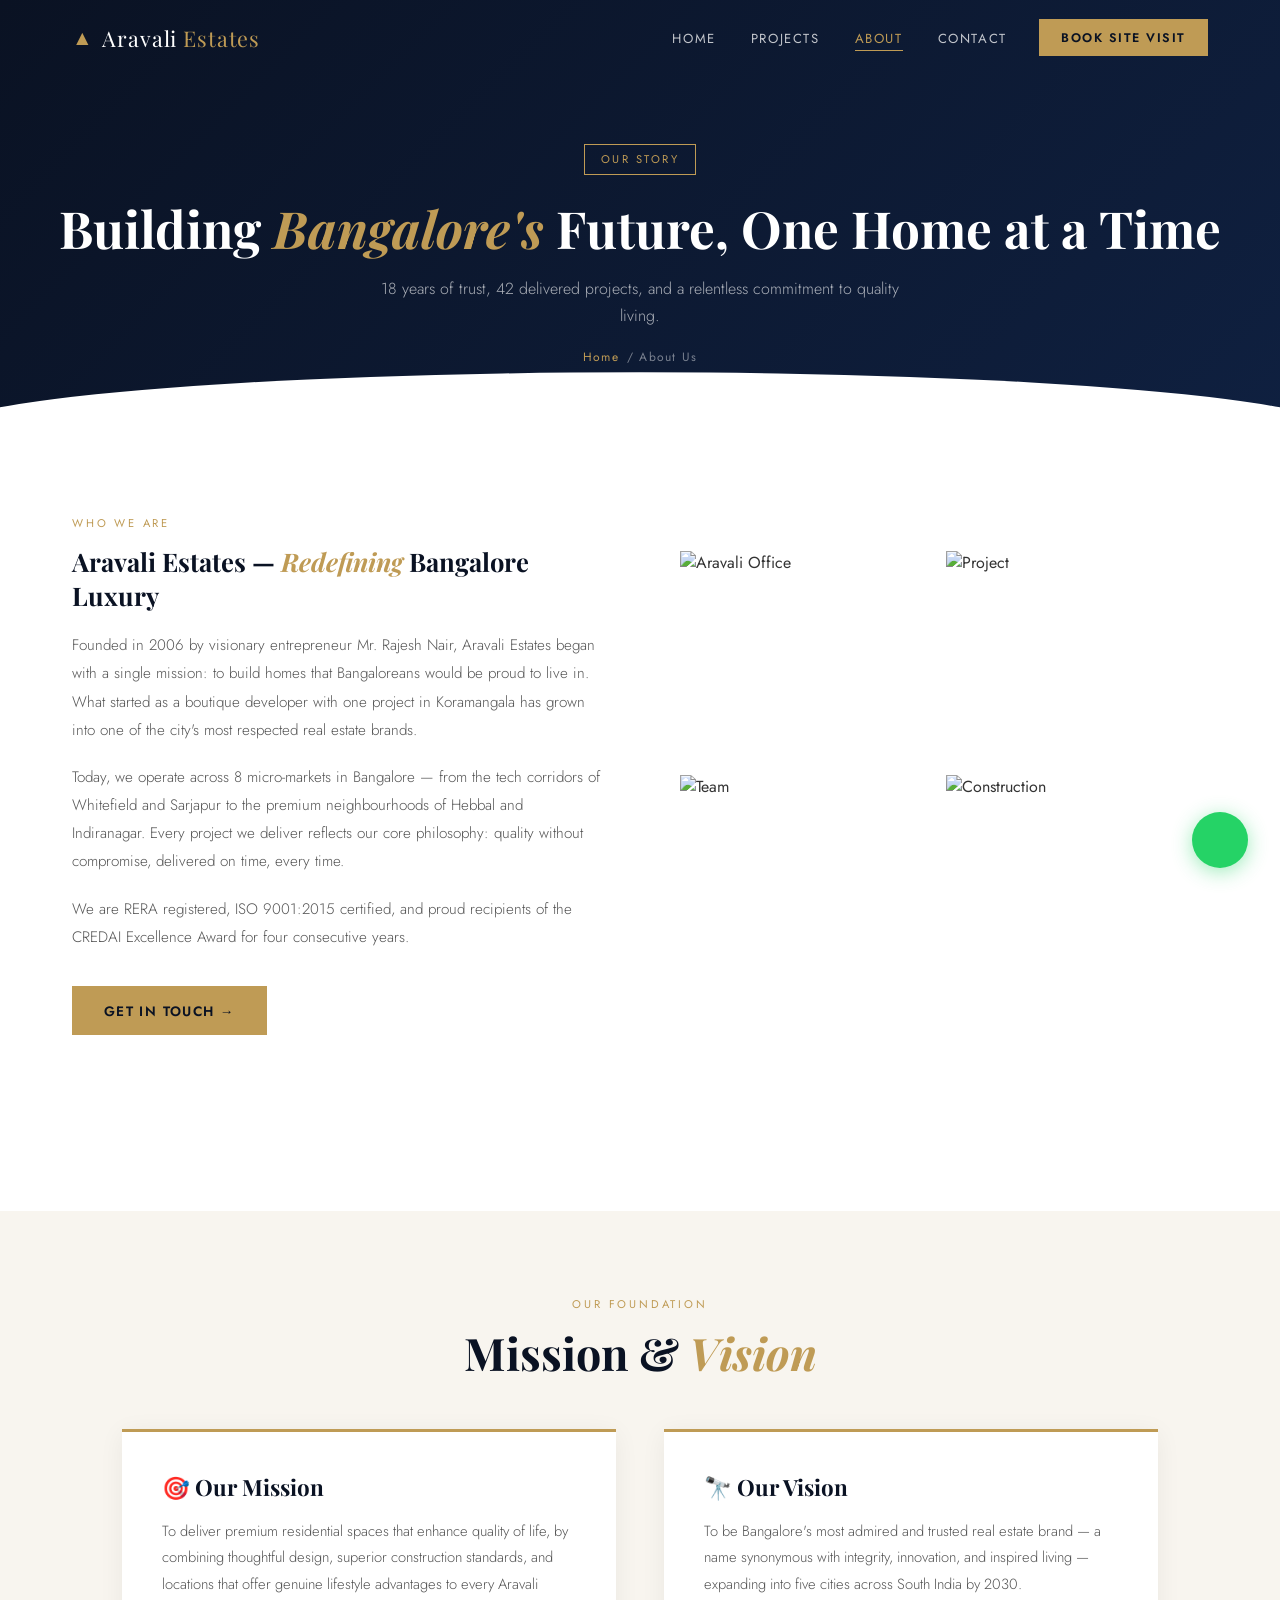
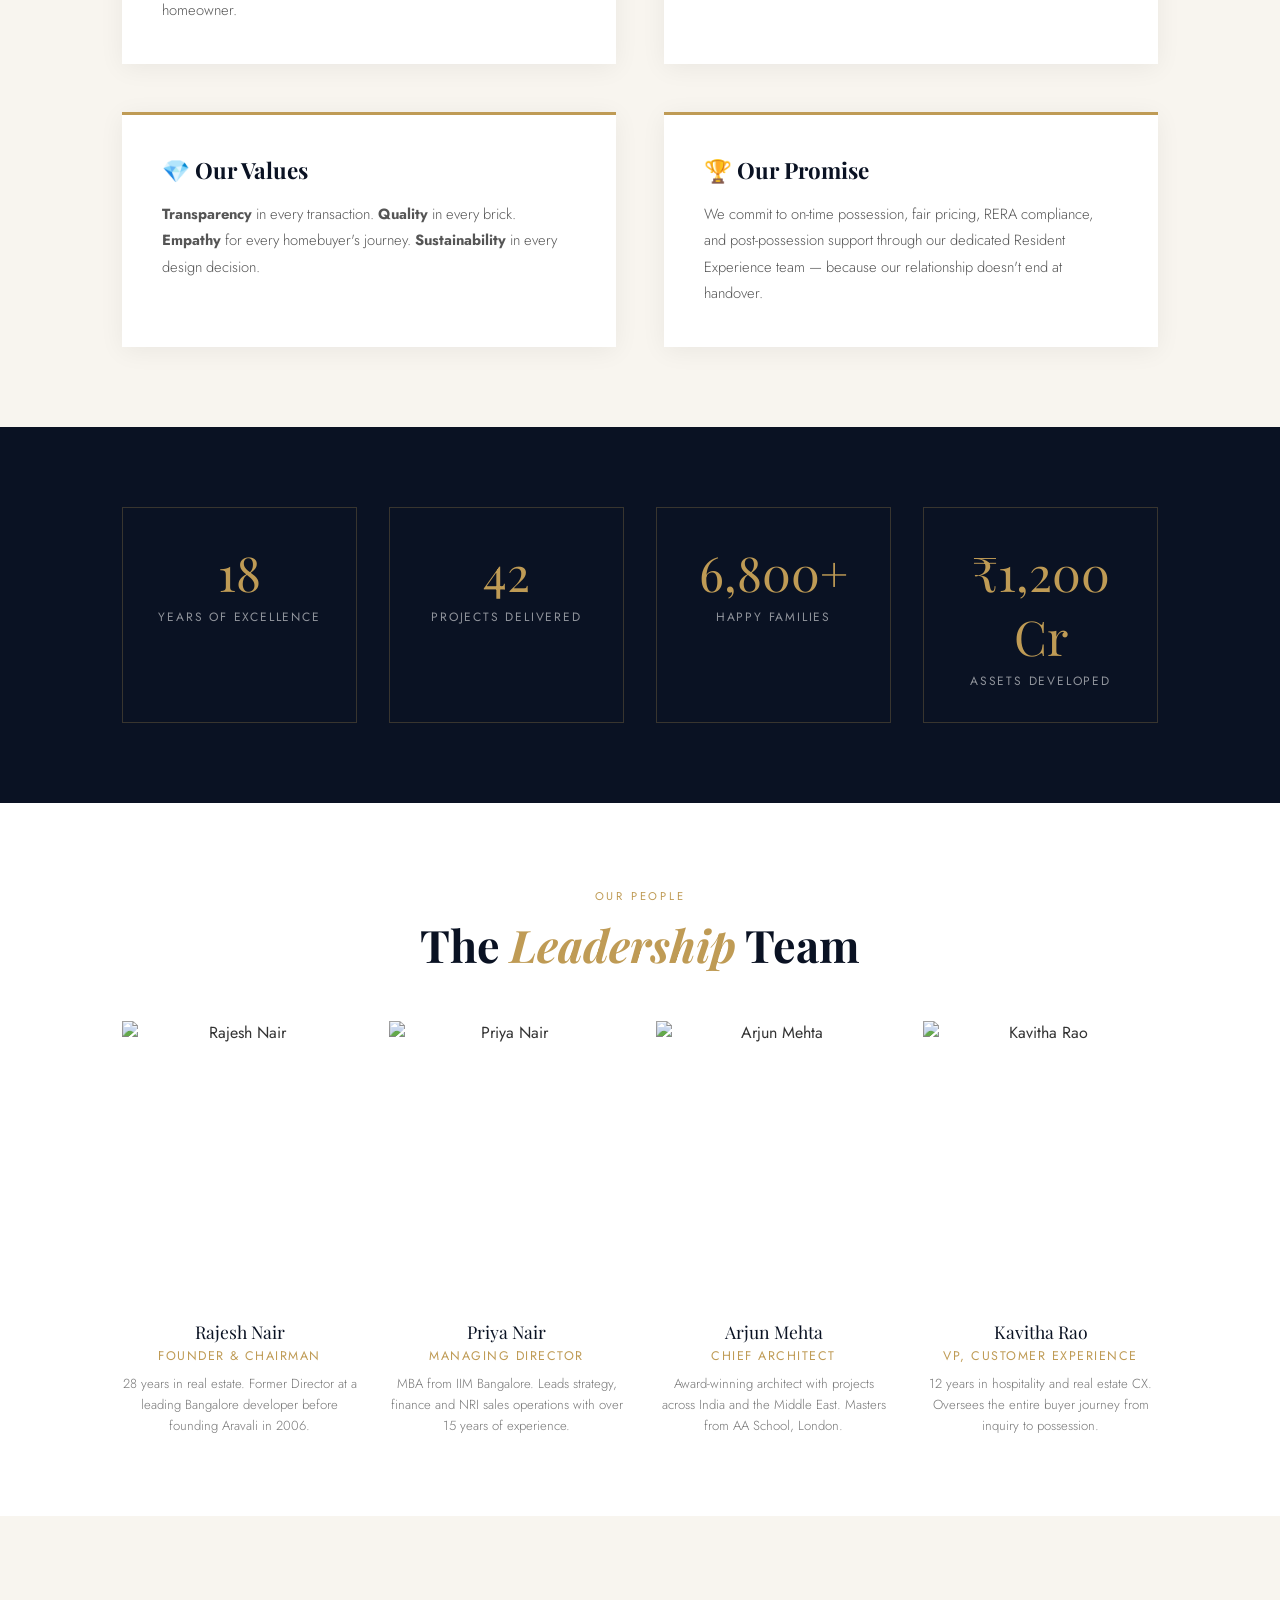
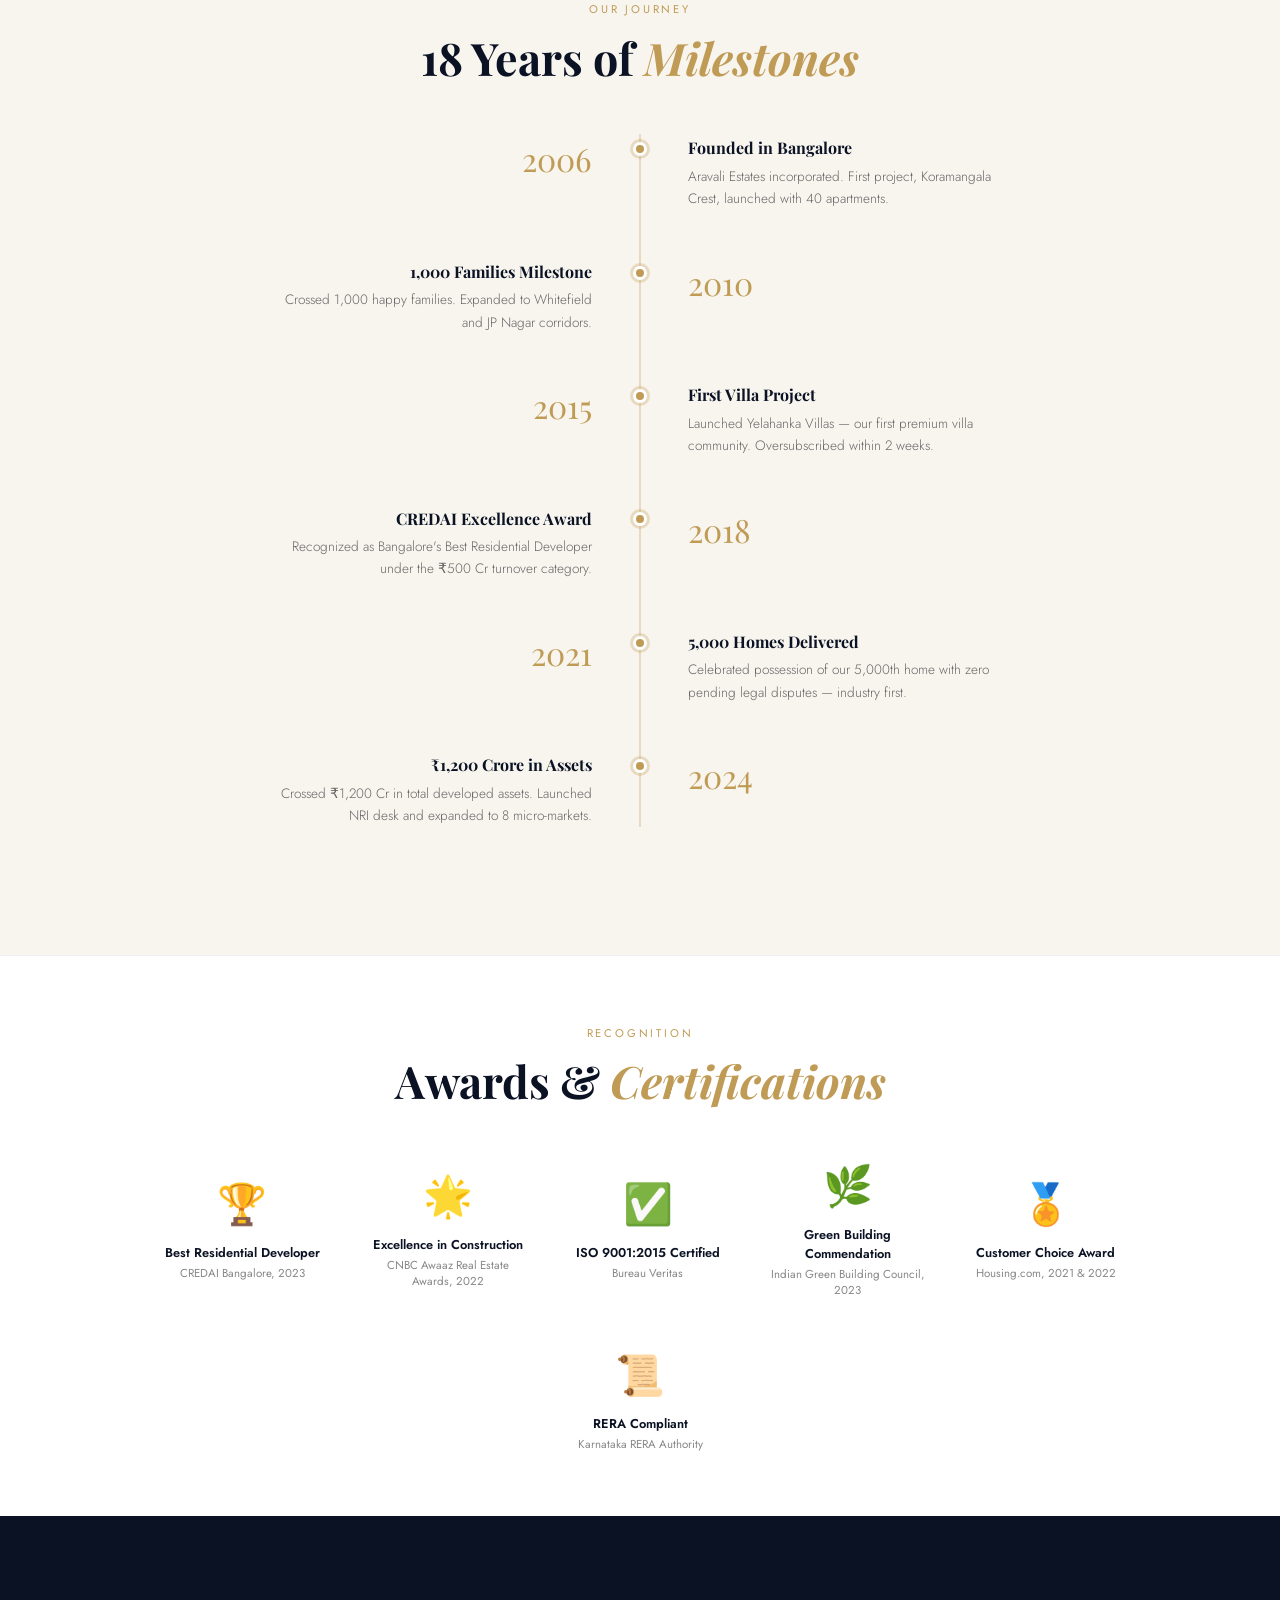
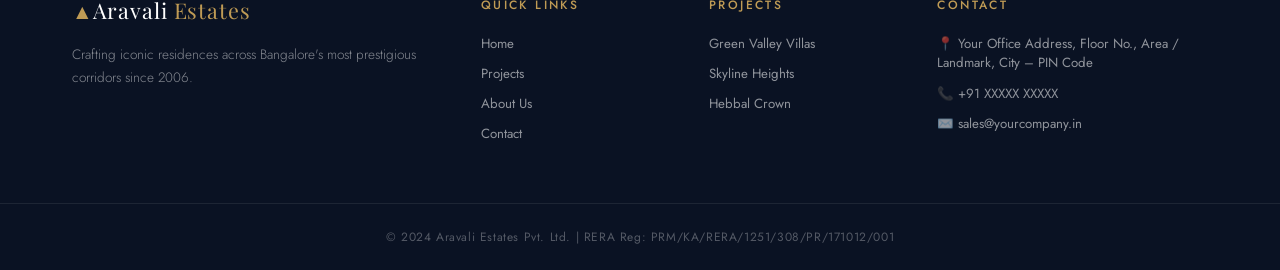
==== about.html @ 785fe37e "Add all website files with demo contact details" ====
<!DOCTYPE html>
<html lang="en">
<head>
<meta charset="UTF-8"/>
<meta name="viewport" content="width=device-width, initial-scale=1.0"/>
<title>About Us – Aravali Estates</title>
<link href="https://fonts.googleapis.com/css2?family=Playfair+Display:ital,wght@0,400;0,600;0,700;1,400&family=Jost:wght@300;400;500;600&display=swap" rel="stylesheet"/>
<link rel="stylesheet" href="css/style.css"/>
<style>
.about-main { padding:5rem 0;background:#fff; }
.about-intro {
  max-width:1200px;margin:0 auto;padding:0 2rem;
  display:grid;grid-template-columns:1fr 1fr;gap:5rem;align-items:center;margin-bottom:6rem;
}
.section-h { font-family:'Playfair Display',serif;font-size:1.6rem;color:var(--navy);margin-bottom:1.2rem; }
.section-h em { color:var(--gold);font-style:italic; }
.about-intro p { font-size:.95rem;color:#555;line-height:1.85;font-weight:300;margin-bottom:1.2rem; }
.about-img-grid {
  display:grid;grid-template-columns:1fr 1fr;gap:4px;
}
.about-img-grid img { width:100%;height:220px;object-fit:cover; }

/* Mission vision */
.mv-section {
  background:var(--cream);padding:5rem 0;
}
.mv-inner {
  max-width:1100px;margin:0 auto;padding:0 2rem;
  display:grid;grid-template-columns:1fr 1fr;gap:3rem;
}
.mv-card {
  background:#fff;padding:2.5rem;
  border-top:3px solid var(--gold);
  box-shadow:0 4px 24px rgba(0,0,0,.06);
}
.mv-card h3 {
  font-family:'Playfair Display',serif;font-size:1.4rem;color:var(--navy);
  margin-bottom:1rem;
}
.mv-card p { font-size:.92rem;color:#555;line-height:1.8;font-weight:300; }

/* Stats */
.stats-about {
  background:var(--navy);padding:5rem 0;
}
.stats-about-inner {
  max-width:1100px;margin:0 auto;padding:0 2rem;
  display:grid;grid-template-columns:repeat(4,1fr);gap:2rem;
}
.sa-item { text-align:center;padding:2rem 1rem;border:1px solid rgba(191,155,85,.25); }
.sa-num { font-family:'Playfair Display',serif;font-size:3rem;color:var(--gold);display:block; }
.sa-label { font-size:.75rem;letter-spacing:.15em;text-transform:uppercase;color:rgba(255,255,255,.55);margin-top:.3rem;display:block; }

/* Team */
.team-sec { padding:5rem 0;background:#fff; }
.team-grid {
  max-width:1100px;margin:3rem auto 0;padding:0 2rem;
  display:grid;grid-template-columns:repeat(4,1fr);gap:2rem;
}
.team-card { text-align:center; }
.team-img {
  width:100%;height:280px;object-fit:cover;object-position:top;
  filter:grayscale(20%);transition:filter .3s;
  margin-bottom:1.2rem;
}
.team-card:hover .team-img { filter:grayscale(0); }
.team-name { font-family:'Playfair Display',serif;font-size:1.1rem;color:var(--navy);margin-bottom:.25rem; }
.team-role { font-size:.78rem;letter-spacing:.12em;text-transform:uppercase;color:var(--gold);margin-bottom:.5rem; }
.team-bio { font-size:.82rem;color:#777;line-height:1.6;font-weight:300; }

/* Timeline */
.timeline-sec { padding:5rem 0;background:var(--cream); }
.timeline {
  max-width:800px;margin:3rem auto 0;padding:0 2rem;
  position:relative;
}
.timeline::before {
  content:'';position:absolute;left:50%;top:0;bottom:0;
  width:2px;background:var(--gold);opacity:.3;transform:translateX(-50%);
}
.tl-item {
  display:grid;grid-template-columns:1fr 1fr;gap:3rem;
  margin-bottom:3rem;position:relative;
}
.tl-item:nth-child(even) .tl-content { order:-1; text-align:right; }
.tl-item:nth-child(even) .tl-year { text-align:left; }
.tl-year {
  font-family:'Playfair Display',serif;font-size:2rem;color:var(--gold);
  text-align:right;padding-right:1.5rem;padding-top:.2rem;
}
.tl-item:nth-child(even) .tl-year { padding-right:0;padding-left:1.5rem; }
.tl-content { padding-left:1.5rem;padding-top:.2rem; }
.tl-item:nth-child(even) .tl-content { padding-left:0;padding-right:1.5rem; }
.tl-dot {
  position:absolute;left:50%;top:.5rem;transform:translateX(-50%);
  width:14px;height:14px;background:var(--gold);border-radius:50%;
  border:3px solid #fff;box-shadow:0 0 0 3px rgba(191,155,85,.3);
}
.tl-content h4 { font-family:'Playfair Display',serif;font-size:1rem;color:var(--navy);margin-bottom:.4rem; }
.tl-content p { font-size:.85rem;color:#666;line-height:1.65;font-weight:300; }

/* Awards */
.awards-sec { padding:4rem 0;background:#fff;border-top:1px solid #f0f0f0; }
.awards-inner {
  max-width:1100px;margin:0 auto;padding:0 2rem;
  display:flex;gap:3rem;flex-wrap:wrap;align-items:center;justify-content:center;
}
.award-item { text-align:center;max-width:160px; }
.award-icon { font-size:2.5rem;margin-bottom:.6rem; }
.award-name { font-size:.8rem;font-weight:600;color:var(--navy);margin-bottom:.2rem; }
.award-org { font-size:.72rem;color:#888;line-height:1.4; }

.section-head { text-align:center;margin-bottom:3rem; }
.section-tag { display:inline-block;font-size:.7rem;letter-spacing:.25em;text-transform:uppercase;color:var(--gold);margin-bottom:.8rem; }
.section-title { font-family:'Playfair Display',serif;font-size:clamp(1.8rem,3.5vw,2.8rem);color:var(--navy);line-height:1.25; }
.section-title em { color:var(--gold);font-style:italic; }
.btn-primary {
  background:var(--gold);color:var(--navy);font-family:'Jost',sans-serif;font-weight:600;font-size:.85rem;
  letter-spacing:.1em;text-transform:uppercase;padding:.9rem 2rem;border:none;cursor:pointer;transition:all .3s;text-decoration:none;display:inline-block;
}
.btn-primary:hover { background:#d4a843; }

@media(max-width:900px){
  .about-intro,.mv-inner { grid-template-columns:1fr; }
  .stats-about-inner { grid-template-columns:1fr 1fr; }
  .team-grid { grid-template-columns:1fr 1fr; }
  .timeline::before { left:20px; }
  .tl-item { grid-template-columns:1fr; }
  .tl-item:nth-child(even) .tl-content { order:0;text-align:left; }
  .tl-year,.tl-item:nth-child(even) .tl-year { text-align:left;padding-left:3rem;padding-right:0;font-size:1.5rem; }
  .tl-content,.tl-item:nth-child(even) .tl-content { padding-left:3rem;padding-right:0; }
  .tl-dot { left:20px; }
}
@media(max-width:580px){
  .team-grid { grid-template-columns:1fr; }
  .stats-about-inner { grid-template-columns:1fr 1fr; }
}
</style>
</head>
<body>
<nav class="nav" id="navbar">
  <div class="nav-inner">
    <a href="index.html" class="logo"><span class="logo-icon">▲</span><span class="logo-text">Aravali <em>Estates</em></span></a>
    <ul class="nav-links">
      <li><a href="index.html">Home</a></li>
      <li><a href="projects.html">Projects</a></li>
      <li><a href="about.html" class="active">About</a></li>
      <li><a href="contact.html">Contact</a></li>
    </ul>
    <a href="contact.html" class="nav-cta">Book Site Visit</a>
    <button class="hamburger" onclick="toggleMenu()">☰</button>
  </div>
</nav>

<section class="page-hero">
  <div class="page-hero-tag">Our Story</div>
  <h1>Building <em>Bangalore's</em> Future, One Home at a Time</h1>
  <p>18 years of trust, 42 delivered projects, and a relentless commitment to quality living.</p>
  <div class="breadcrumb"><a href="index.html">Home</a> / About Us</div>
</section>

<!-- INTRO -->
<section class="about-main">
  <div class="about-intro">
    <div>
      <div class="section-tag">Who We Are</div>
      <h2 class="section-h">Aravali Estates — <em>Redefining</em> Bangalore Luxury</h2>
      <p>Founded in 2006 by visionary entrepreneur Mr. Rajesh Nair, Aravali Estates began with a single mission: to build homes that Bangaloreans would be proud to live in. What started as a boutique developer with one project in Koramangala has grown into one of the city's most respected real estate brands.</p>
      <p>Today, we operate across 8 micro-markets in Bangalore — from the tech corridors of Whitefield and Sarjapur to the premium neighbourhoods of Hebbal and Indiranagar. Every project we deliver reflects our core philosophy: quality without compromise, delivered on time, every time.</p>
      <p>We are RERA registered, ISO 9001:2015 certified, and proud recipients of the CREDAI Excellence Award for four consecutive years.</p>
      <a href="contact.html" class="btn-primary" style="margin-top:1rem;">Get in Touch →</a>
    </div>
    <div class="about-img-grid">
      <img src="https://images.unsplash.com/photo-1486406146926-c627a92ad1ab?w=600&q=80" alt="Aravali Office"/>
      <img src="https://images.unsplash.com/photo-1600585154340-be6161a56a0c?w=600&q=80" alt="Project"/>
      <img src="https://images.unsplash.com/photo-1560518883-ce09059eeffa?w=600&q=80" alt="Team"/>
      <img src="https://images.unsplash.com/photo-1582268611958-ebfd161ef9cf?w=600&q=80" alt="Construction"/>
    </div>
  </div>
</section>

<!-- MISSION VISION -->
<section class="mv-section">
  <div class="section-head">
    <div class="section-tag">Our Foundation</div>
    <h2 class="section-title">Mission & <em>Vision</em></h2>
  </div>
  <div class="mv-inner">
    <div class="mv-card">
      <h3>🎯 Our Mission</h3>
      <p>To deliver premium residential spaces that enhance quality of life, by combining thoughtful design, superior construction standards, and locations that offer genuine lifestyle advantages to every Aravali homeowner.</p>
    </div>
    <div class="mv-card">
      <h3>🔭 Our Vision</h3>
      <p>To be Bangalore's most admired and trusted real estate brand — a name synonymous with integrity, innovation, and inspired living — expanding into five cities across South India by 2030.</p>
    </div>
    <div class="mv-card">
      <h3>💎 Our Values</h3>
      <p><strong>Transparency</strong> in every transaction. <strong>Quality</strong> in every brick. <strong>Empathy</strong> for every homebuyer's journey. <strong>Sustainability</strong> in every design decision.</p>
    </div>
    <div class="mv-card">
      <h3>🏆 Our Promise</h3>
      <p>We commit to on-time possession, fair pricing, RERA compliance, and post-possession support through our dedicated Resident Experience team — because our relationship doesn't end at handover.</p>
    </div>
  </div>
</section>

<!-- STATS -->
<section class="stats-about">
  <div class="stats-about-inner">
    <div class="sa-item"><span class="sa-num">18</span><span class="sa-label">Years of Excellence</span></div>
    <div class="sa-item"><span class="sa-num">42</span><span class="sa-label">Projects Delivered</span></div>
    <div class="sa-item"><span class="sa-num">6,800+</span><span class="sa-label">Happy Families</span></div>
    <div class="sa-item"><span class="sa-num">₹1,200 Cr</span><span class="sa-label">Assets Developed</span></div>
  </div>
</section>

<!-- TEAM -->
<section class="team-sec">
  <div class="section-head">
    <div class="section-tag">Our People</div>
    <h2 class="section-title">The <em>Leadership</em> Team</h2>
  </div>
  <div class="team-grid">
    <div class="team-card">
      <img class="team-img" src="https://images.unsplash.com/photo-1507003211169-0a1dd7228f2d?w=400&q=80" alt="Rajesh Nair"/>
      <div class="team-name">Rajesh Nair</div>
      <div class="team-role">Founder & Chairman</div>
      <p class="team-bio">28 years in real estate. Former Director at a leading Bangalore developer before founding Aravali in 2006.</p>
    </div>
    <div class="team-card">
      <img class="team-img" src="https://images.unsplash.com/photo-1573497019940-1c28c88b4f3e?w=400&q=80" alt="Priya Nair"/>
      <div class="team-name">Priya Nair</div>
      <div class="team-role">Managing Director</div>
      <p class="team-bio">MBA from IIM Bangalore. Leads strategy, finance and NRI sales operations with over 15 years of experience.</p>
    </div>
    <div class="team-card">
      <img class="team-img" src="https://images.unsplash.com/photo-1560250097-0dc05ae8b6e3?w=400&q=80" alt="Arjun Mehta"/>
      <div class="team-name">Arjun Mehta</div>
      <div class="team-role">Chief Architect</div>
      <p class="team-bio">Award-winning architect with projects across India and the Middle East. Masters from AA School, London.</p>
    </div>
    <div class="team-card">
      <img class="team-img" src="https://images.unsplash.com/photo-1580489944761-15a19d654956?w=400&q=80" alt="Kavitha Rao"/>
      <div class="team-name">Kavitha Rao</div>
      <div class="team-role">VP, Customer Experience</div>
      <p class="team-bio">12 years in hospitality and real estate CX. Oversees the entire buyer journey from inquiry to possession.</p>
    </div>
  </div>
</section>

<!-- TIMELINE -->
<section class="timeline-sec">
  <div class="section-head">
    <div class="section-tag">Our Journey</div>
    <h2 class="section-title">18 Years of <em>Milestones</em></h2>
  </div>
  <div class="timeline">
    <div class="tl-item">
      <div class="tl-year">2006</div>
      <div class="tl-dot"></div>
      <div class="tl-content"><h4>Founded in Bangalore</h4><p>Aravali Estates incorporated. First project, Koramangala Crest, launched with 40 apartments.</p></div>
    </div>
    <div class="tl-item">
      <div class="tl-year">2010</div>
      <div class="tl-dot"></div>
      <div class="tl-content"><h4>1,000 Families Milestone</h4><p>Crossed 1,000 happy families. Expanded to Whitefield and JP Nagar corridors.</p></div>
    </div>
    <div class="tl-item">
      <div class="tl-year">2015</div>
      <div class="tl-dot"></div>
      <div class="tl-content"><h4>First Villa Project</h4><p>Launched Yelahanka Villas — our first premium villa community. Oversubscribed within 2 weeks.</p></div>
    </div>
    <div class="tl-item">
      <div class="tl-year">2018</div>
      <div class="tl-dot"></div>
      <div class="tl-content"><h4>CREDAI Excellence Award</h4><p>Recognized as Bangalore's Best Residential Developer under the ₹500 Cr turnover category.</p></div>
    </div>
    <div class="tl-item">
      <div class="tl-year">2021</div>
      <div class="tl-dot"></div>
      <div class="tl-content"><h4>5,000 Homes Delivered</h4><p>Celebrated possession of our 5,000th home with zero pending legal disputes — industry first.</p></div>
    </div>
    <div class="tl-item">
      <div class="tl-year">2024</div>
      <div class="tl-dot"></div>
      <div class="tl-content"><h4>₹1,200 Crore in Assets</h4><p>Crossed ₹1,200 Cr in total developed assets. Launched NRI desk and expanded to 8 micro-markets.</p></div>
    </div>
  </div>
</section>

<!-- AWARDS -->
<section class="awards-sec">
  <div class="section-head">
    <div class="section-tag">Recognition</div>
    <h2 class="section-title">Awards & <em>Certifications</em></h2>
  </div>
  <div class="awards-inner">
    <div class="award-item"><div class="award-icon">🏆</div><div class="award-name">Best Residential Developer</div><div class="award-org">CREDAI Bangalore, 2023</div></div>
    <div class="award-item"><div class="award-icon">🌟</div><div class="award-name">Excellence in Construction</div><div class="award-org">CNBC Awaaz Real Estate Awards, 2022</div></div>
    <div class="award-item"><div class="award-icon">✅</div><div class="award-name">ISO 9001:2015 Certified</div><div class="award-org">Bureau Veritas</div></div>
    <div class="award-item"><div class="award-icon">🌿</div><div class="award-name">Green Building Commendation</div><div class="award-org">Indian Green Building Council, 2023</div></div>
    <div class="award-item"><div class="award-icon">🏅</div><div class="award-name">Customer Choice Award</div><div class="award-org">Housing.com, 2021 & 2022</div></div>
    <div class="award-item"><div class="award-icon">📜</div><div class="award-name">RERA Compliant</div><div class="award-org">Karnataka RERA Authority</div></div>
  </div>
</section>

<footer class="footer">
  <div class="footer-inner">
    <div class="footer-brand">
      <a href="index.html" class="logo" style="margin-bottom:1rem;display:block;"><span class="logo-icon">▲</span><span class="logo-text">Aravali <em>Estates</em></span></a>
      <p>Crafting iconic residences across Bangalore's most prestigious corridors since 2006.</p>
    </div>
    <div class="footer-links"><h4>Quick Links</h4><ul><li><a href="index.html">Home</a></li><li><a href="projects.html">Projects</a></li><li><a href="about.html">About Us</a></li><li><a href="contact.html">Contact</a></li></ul></div>
    <div class="footer-links"><h4>Projects</h4><ul><li><a href="project-details.html">Green Valley Villas</a></li><li><a href="project-details.html">Skyline Heights</a></li><li><a href="project-details.html">Hebbal Crown</a></li></ul></div>
    <div class="footer-links"><h4>Contact</h4><ul>
        <li>📍 Your Office Address, Floor No., Area / Landmark, City – PIN Code</li>
        <li>📞 +91 XXXXX XXXXX</li>
        <li>✉️ <a href="mailto:sales@yourcompany.in">sales@yourcompany.in</a></li></ul></div>
  </div>
  <div class="footer-bottom"><p>© 2024 Aravali Estates Pvt. Ltd. | RERA Reg: PRM/KA/RERA/1251/308/PR/171012/001</p></div>
</footer>

<a href="https://wa.me/919XXXXX5XXXX" class="whatsapp-btn" target="_blank">
  <svg viewBox="0 0 24 24" fill="currentColor"><path d="M17.472 14.382c-.297-.149-1.758-.867-2.03-.967-.273-.099-.471-.148-.67.15-.197.297-.767.966-.94 1.164-.173.199-.347.223-.644.075-.297-.15-1.255-.463-2.39-1.475-.883-.788-1.48-1.761-1.653-2.059-.173-.297-.018-.458.13-.606.134-.133.298-.347.446-.52.149-.174.198-.298.298-.497.099-.198.05-.371-.025-.52-.075-.149-.669-1.612-.916-2.207-.242-.579-.487-.5-.669-.51-.173-.008-.371-.01-.57-.01-.198 0-.52.074-.792.372-.272.297-1.04 1.016-1.04 2.479 0 1.462 1.065 2.875 1.213 3.074.149.198 2.096 3.2 5.077 4.487.709.306 1.262.489 1.694.625.712.227 1.36.195 1.871.118.571-.085 1.758-.719 2.006-1.413.248-.694.248-1.289.173-1.413-.074-.124-.272-.198-.57-.347m-5.421 7.403h-.004a9.87 9.87 0 01-5.031-1.378l-.361-.214-3.741.982.998-3.648-.235-.374a9.86 9.86 0 01-1.51-5.26c.001-5.45 4.436-9.884 9.888-9.884 2.64 0 5.122 1.03 6.988 2.898a9.825 9.825 0 012.893 6.994c-.003 5.45-4.437 9.884-9.885 9.884m8.413-18.297A11.815 11.815 0 0012.05 0C5.495 0 .16 5.335.157 11.892c0 2.096.547 4.142 1.588 5.945L.057 24l6.305-1.654a11.882 11.882 0 005.683 1.448h.005c6.554 0
---- css/style.css ----
/* ===== ARAVALI ESTATES – GLOBAL STYLESHEET ===== */
@import url('https://fonts.googleapis.com/css2?family=Playfair+Display:ital,wght@0,400;0,600;0,700;1,400&family=Jost:wght@300;400;500;600&display=swap');

:root {
  --navy: #0a1223;
  --navy2: #0f2040;
  --gold: #bf9b55;
  --gold-light: #d4b070;
  --cream: #f8f5ef;
  --text: #333;
  --muted: #888;
}

*, *::before, *::after { box-sizing: border-box; margin: 0; padding: 0; }

html { scroll-behavior: smooth; }

body {
  font-family: 'Jost', sans-serif;
  background: #fff;
  color: var(--text);
  overflow-x: hidden;
}

img { display: block; max-width: 100%; }

a { text-decoration: none; color: inherit; }

/* ===== NAVBAR ===== */
.nav {
  position: fixed;
  top: 0; left: 0; right: 0;
  z-index: 999;
  padding: 1.2rem 0;
  transition: all .4s;
  background: transparent;
}
.nav.scrolled {
  background: var(--navy);
  padding: .9rem 0;
  box-shadow: 0 4px 30px rgba(0,0,0,.25);
}
.nav-inner {
  max-width: 1200px;
  margin: 0 auto;
  padding: 0 2rem;
  display: flex;
  align-items: center;
  gap: 2rem;
}
.logo {
  display: flex;
  align-items: center;
  gap: .6rem;
  text-decoration: none;
  flex-shrink: 0;
}
.logo-icon {
  color: var(--gold);
  font-size: 1.3rem;
}
.logo-text {
  font-family: 'Playfair Display', serif;
  font-size: 1.35rem;
  color: #fff;
  letter-spacing: .04em;
}
.logo-text em {
  color: var(--gold);
  font-style: normal;
}
.nav-links {
  list-style: none;
  display: flex;
  gap: 2.2rem;
  margin-left: auto;
}
.nav-links a {
  font-family: 'Jost', sans-serif;
  font-size: .82rem;
  letter-spacing: .12em;
  text-transform: uppercase;
  color: rgba(255,255,255,.75);
  transition: color .2s;
  padding-bottom: 2px;
  border-bottom: 1px solid transparent;
}
.nav-links a:hover,
.nav-links a.active {
  color: var(--gold);
  border-bottom-color: var(--gold);
}
.nav-cta {
  background: var(--gold);
  color: var(--navy) !important;
  font-family: 'Jost', sans-serif;
  font-size: .78rem;
  letter-spacing: .12em;
  text-transform: uppercase;
  font-weight: 600;
  padding: .6rem 1.4rem;
  transition: background .2s;
  flex-shrink: 0;
}
.nav-cta:hover { background: var(--gold-light); }

.hamburger {
  display: none;
  background: none;
  border: none;
  color: #fff;
  font-size: 1.5rem;
  cursor: pointer;
  margin-left: auto;
}

/* ===== PAGE HERO (inner pages) ===== */
.page-hero {
  padding: 9rem 2rem 4rem;
  background: linear-gradient(135deg, var(--navy) 0%, var(--navy2) 100%);
  text-align: center;
  position: relative;
  overflow: hidden;
}
.page-hero::after {
  content: '';
  position: absolute; bottom: -2px; left: 0; right: 0;
  height: 60px;
  background: #fff;
  clip-path: ellipse(55% 100% at 50% 100%);
}
.page-hero-tag {
  display: inline-block;
  border: 1px solid var(--gold);
  color: var(--gold);
  font-size: .7rem;
  letter-spacing: .22em;
  text-transform: uppercase;
  padding: .4rem 1rem;
  margin-bottom: 1.2rem;
}
.page-hero h1 {
  font-family: 'Playfair Display', serif;
  font-size: clamp(2rem, 4vw, 3.2rem);
  color: #fff;
  margin-bottom: .8rem;
}
.page-hero h1 em { color: var(--gold); font-style: italic; }
.page-hero p {
  color: rgba(255,255,255,.65);
  font-size: 1rem;
  font-weight: 300;
  max-width: 520px;
  margin: 0 auto;
  line-height: 1.7;
}
.breadcrumb {
  display: flex;
  align-items: center;
  justify-content: center;
  gap: .5rem;
  margin-top: 1.2rem;
  font-size: .75rem;
  color: rgba(255,255,255,.45);
  letter-spacing: .1em;
}
.breadcrumb a { color: var(--gold); }

/* ===== FOOTER ===== */
.footer {
  background: var(--navy);
  padding: 5rem 0 0;
}
.footer-inner {
  max-width: 1200px;
  margin: 0 auto;
  padding: 0 2rem 3rem;
  display: grid;
  grid-template-columns: 2fr 1fr 1fr 1.5fr;
  gap: 3rem;
}
.footer-brand p {
  font-size: .85rem;
  color: rgba(255,255,255,.5);
  line-height: 1.7;
  margin-top: 1rem;
  font-weight: 300;
}
.footer-socials {
  display: flex;
  gap: .8rem;
  margin-top: 1.5rem;
}
.footer-socials a {
  font-size: 1.2rem;
  opacity: .6;
  transition: opacity .2s;
}
.footer-socials a:hover { opacity: 1; }
.footer-links h4 {
  font-family: 'Jost', sans-serif;
  font-size: .75rem;
  letter-spacing: .2em;
  text-transform: uppercase;
  color: var(--gold);
  margin-bottom: 1.2rem;
  font-weight: 500;
}
.footer-links ul { list-style: none; }
.footer-links ul li {
  margin-bottom: .65rem;
  font-size: .83rem;
  color: rgba(255,255,255,.55);
  line-height: 1.5;
}
.footer-links ul a {
  color: rgba(255,255,255,.55);
  transition: color .2s;
}
.footer-links ul a:hover { color: var(--gold); }
.footer-bottom {
  border-top: 1px solid rgba(255,255,255,.08);
  padding: 1.5rem 2rem;
  text-align: center;
}
.footer-bottom p {
  font-size: .75rem;
  color: rgba(255,255,255,.3);
  letter-spacing: .05em;
}

/* ===== WHATSAPP BUTTON ===== */
.whatsapp-btn {
  position: fixed;
  bottom: 2rem;
  right: 2rem;
  width: 56px;
  height: 56px;
  background: #25D366;
  border-radius: 50%;
  display: flex;
  align-items: center;
  justify-content: center;
  z-index: 998;
  box-shadow: 0 4px 20px rgba(37,211,102,.45);
  transition: transform .3s, box-shadow .3s;
}
.whatsapp-btn:hover {
  transform: scale(1.1);
  box-shadow: 0 8px 30px rgba(37,211,102,.55);
}
.whatsapp-btn svg {
  width: 28px;
  height: 28px;
  color: #fff;
}

/* ===== UTILITY ===== */
.container { max-width: 1200px; margin: 0 auto; padding: 0 2rem; }

/* ===== CONTACT FORM ===== */
.form-field { margin-bottom: 1.2rem; }
.form-field label {
  display: block;
  font-size: .75rem;
  letter-spacing: .15em;
  text-transform: uppercase;
  color: var(--navy);
  margin-bottom: .4rem;
  font-weight: 500;
}
.form-field input,
.form-field select,
.form-field textarea {
  width: 100%;
  padding: .85rem 1rem;
  border: 1.5px solid #e0e0e0;
  font-family: 'Jost', sans-serif;
  font-size: .95rem;
  color: var(--navy);
  outline: none;
  transition: border .2s;
  background: #fff;
}
.form-field input:focus,
.form-field select:focus,
.form-field textarea:focus { border-color: var(--gold); }
.form-field textarea { min-height: 120px; resize: vertical; }

/* Mobile Menu */
@media(max-width: 860px) {
  .nav-links, .nav-cta { display: none; }
  .hamburger { display: block; }
  .nav-links.open {
    display: flex;
    flex-direction: column;
    position: fixed;
    top: 0; left: 0; right: 0; bottom: 0;
    background: var(--navy);
    align-items: center;
    justify-content: center;
    gap: 2rem;
    z-index: 998;
  }
  .nav-links.open a { font-size: 1.2rem; }
}

@media(max-width: 900px) {
  .footer-inner { grid-template-columns: 1fr 1fr; }
}
@media(max-width: 580px) {
  .footer-inner { grid-template-columns: 1fr; }
}
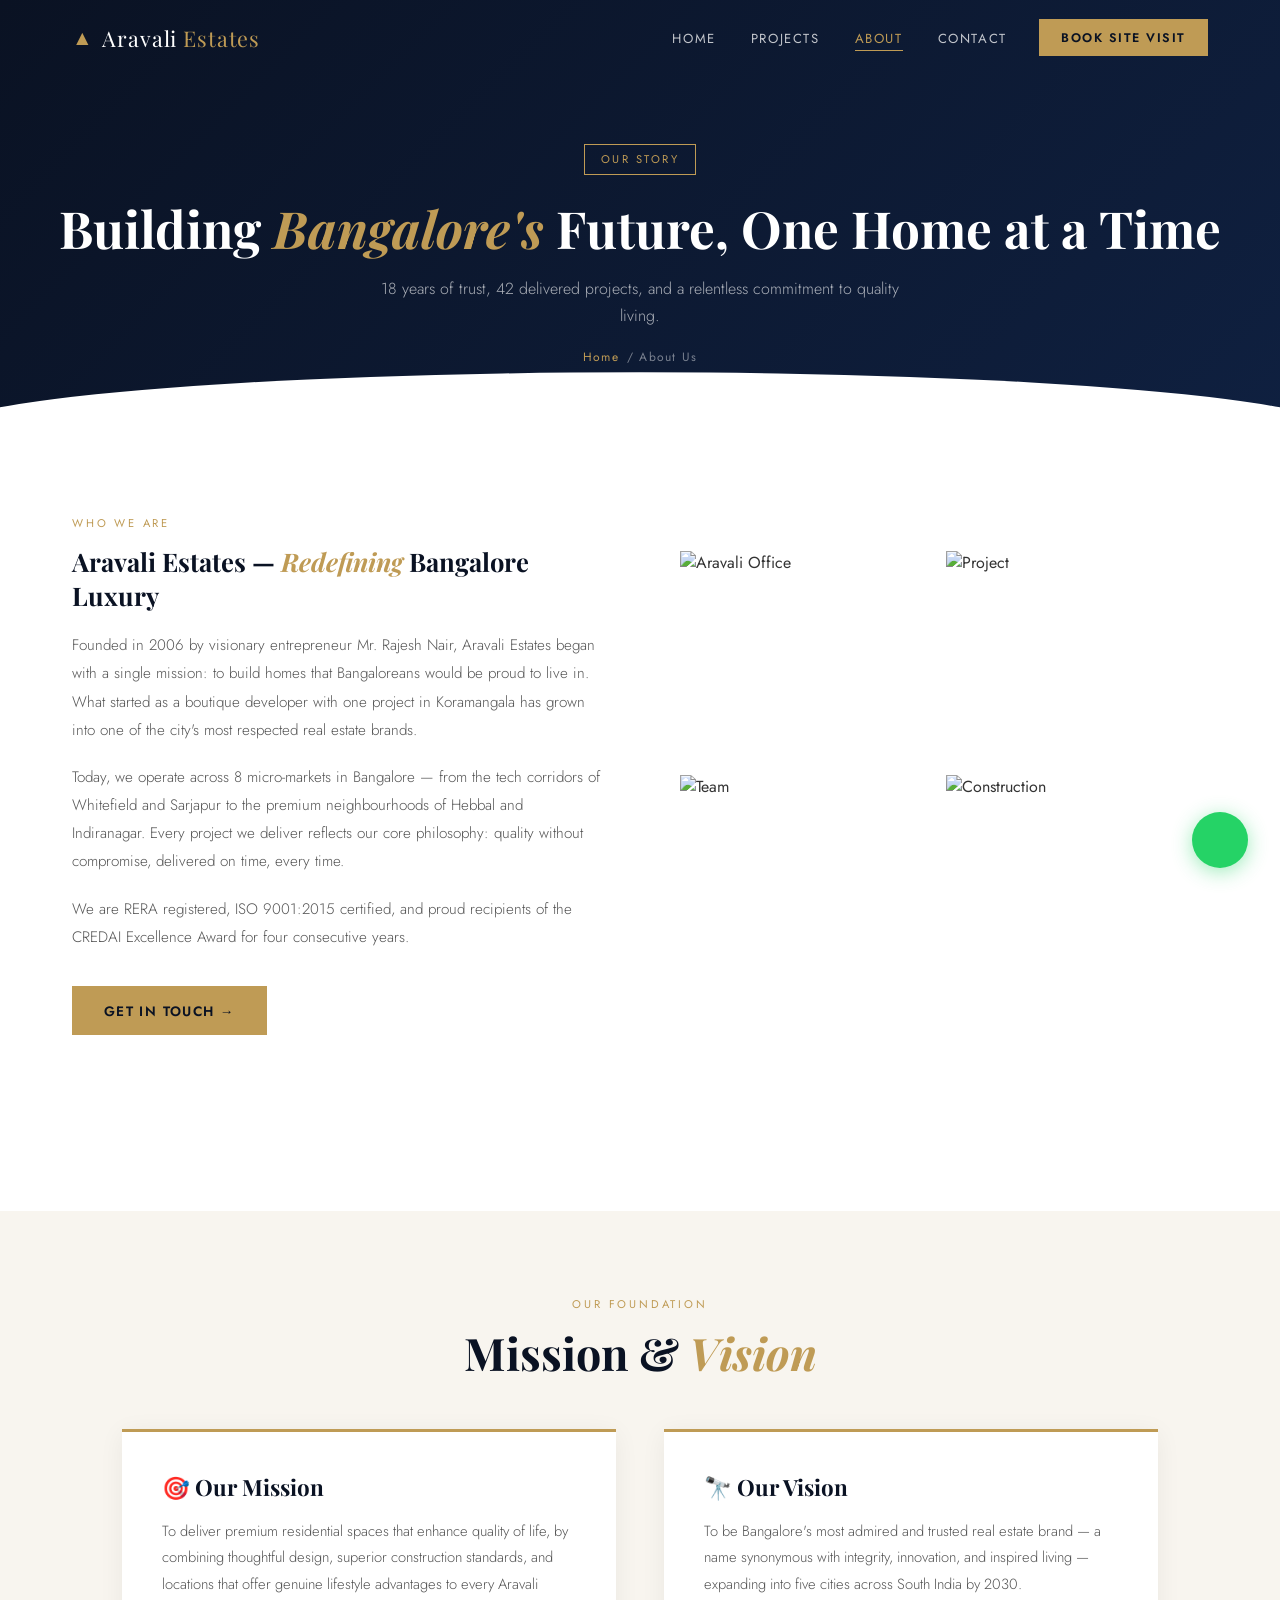
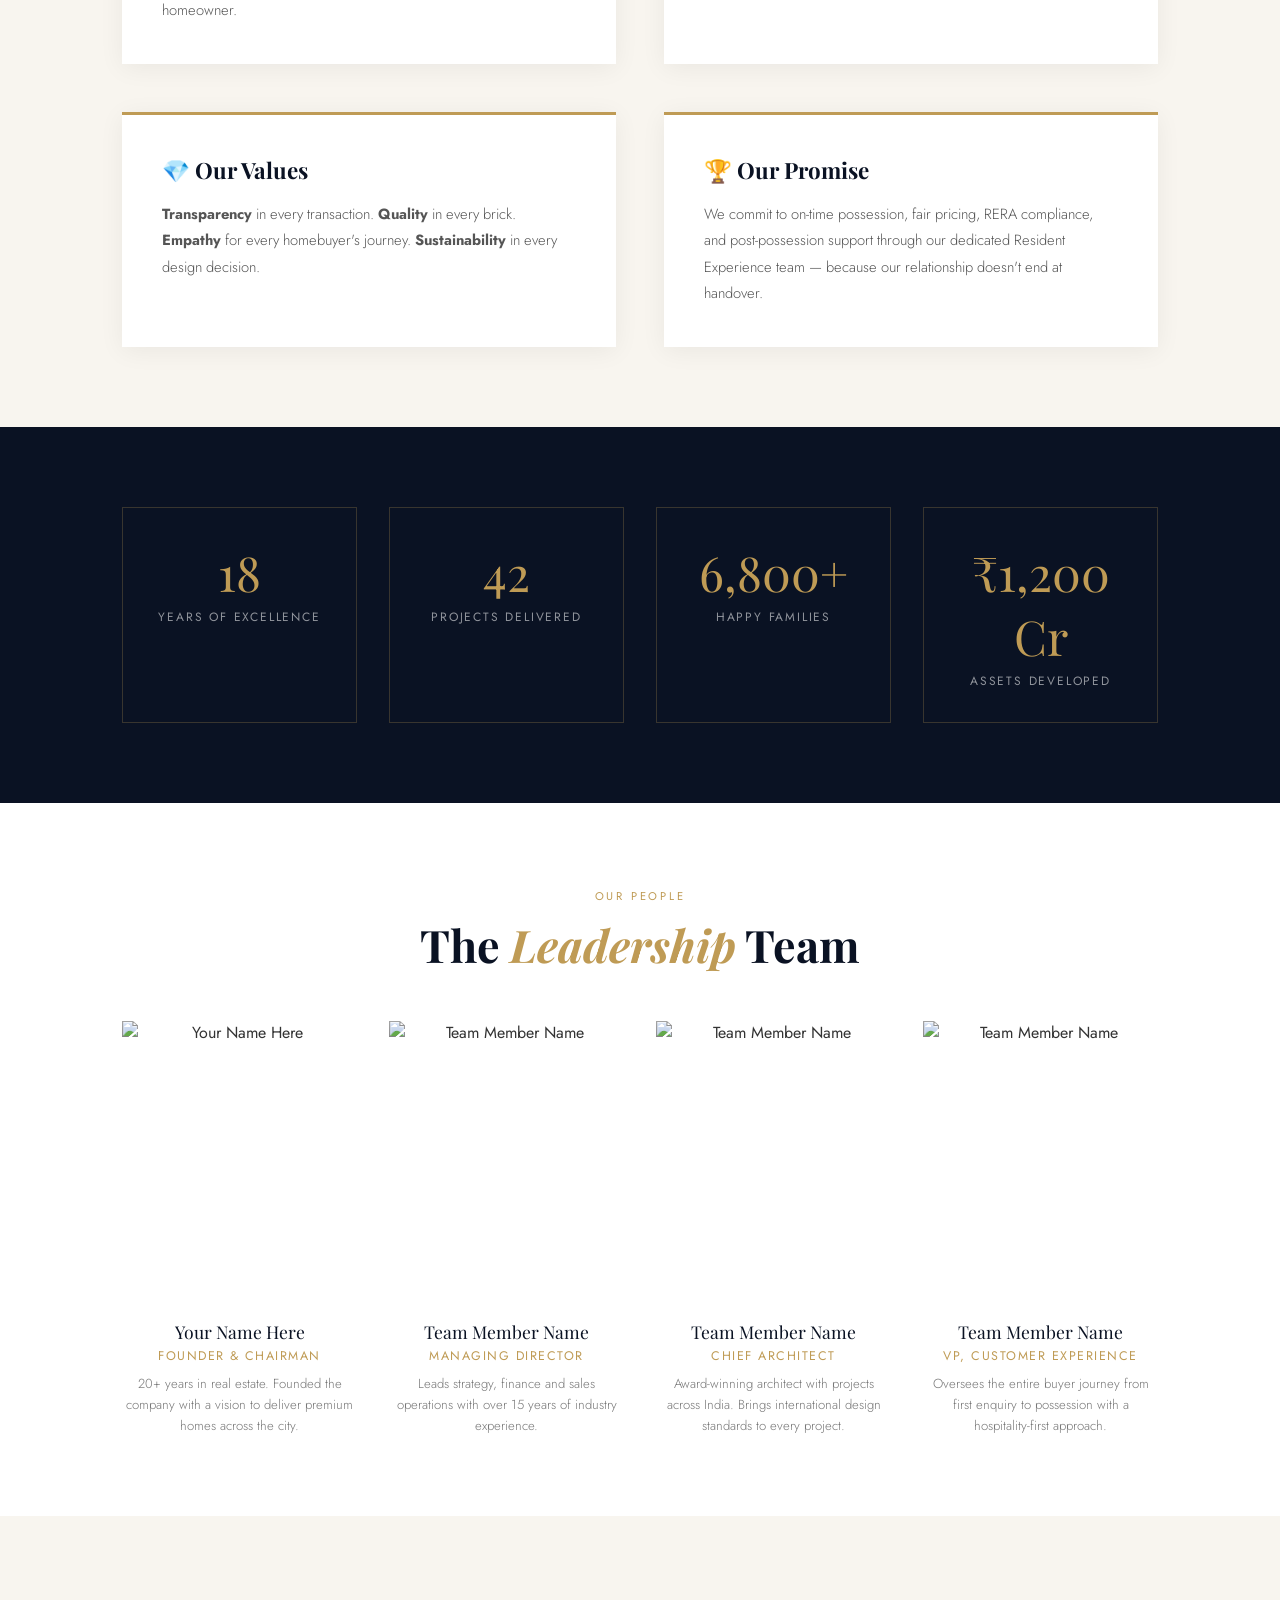
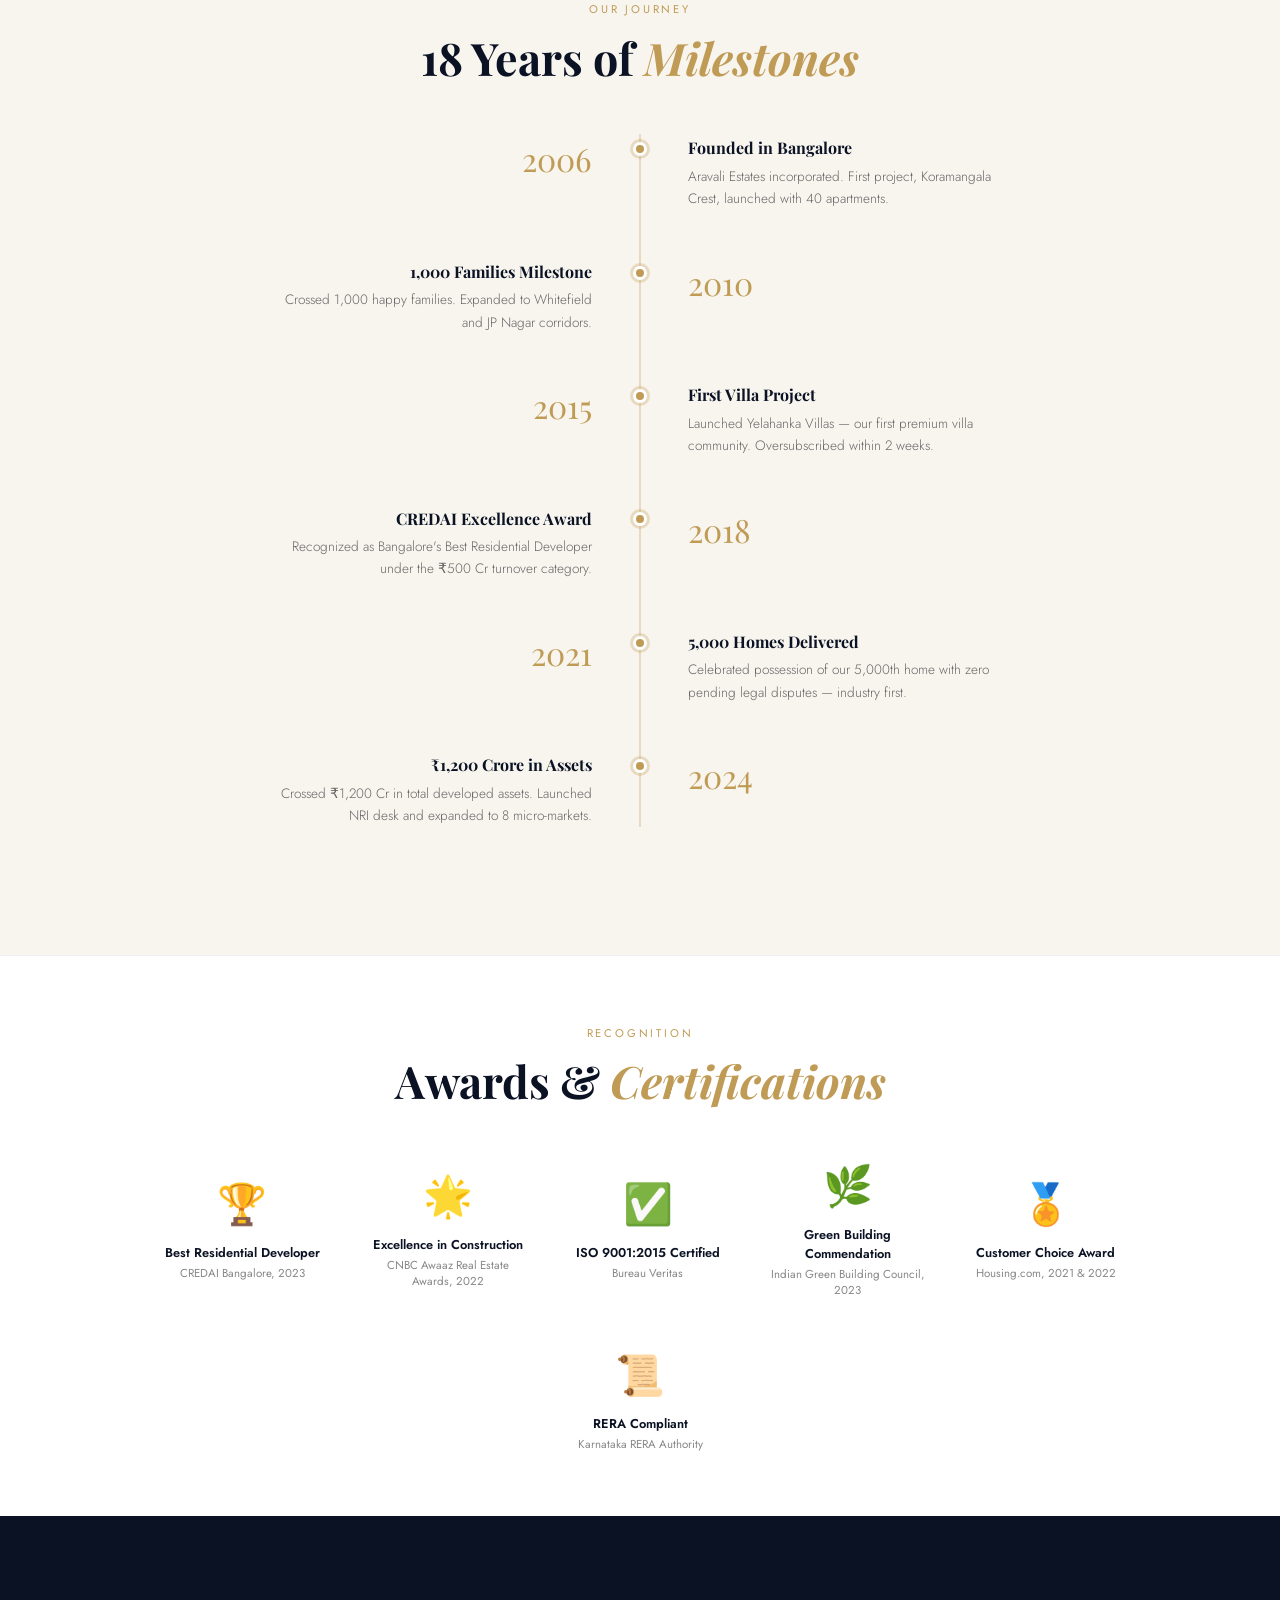
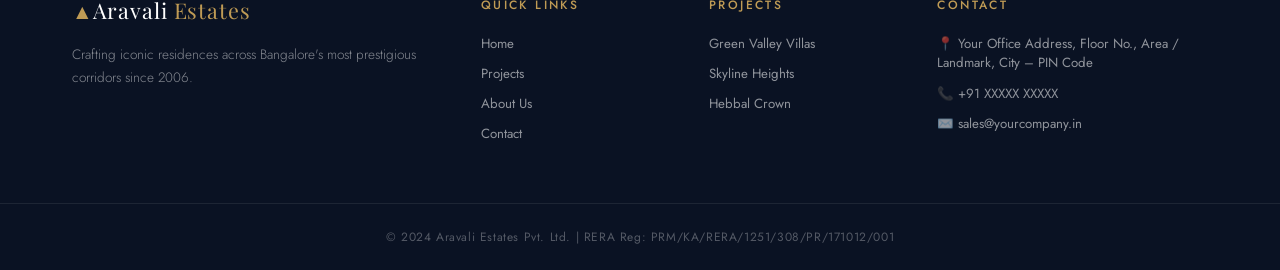
==== commit 3b83e302: "Update team section in about.html and fix Unsplash image URLs" ====
--- a/about.html
+++ b/about.html
@@ -1,325 +1,701 @@
 <!DOCTYPE html>
 <html lang="en">
+
 <head>
-<meta charset="UTF-8"/>
-<meta name="viewport" content="width=device-width, initial-scale=1.0"/>
-<title>About Us – Aravali Estates</title>
-<link href="https://fonts.googleapis.com/css2?family=Playfair+Display:ital,wght@0,400;0,600;0,700;1,400&family=Jost:wght@300;400;500;600&display=swap" rel="stylesheet"/>
-<link rel="stylesheet" href="css/style.css"/>
-<style>
-.about-main { padding:5rem 0;background:#fff; }
-.about-intro {
-  max-width:1200px;margin:0 auto;padding:0 2rem;
-  display:grid;grid-template-columns:1fr 1fr;gap:5rem;align-items:center;margin-bottom:6rem;
-}
-.section-h { font-family:'Playfair Display',serif;font-size:1.6rem;color:var(--navy);margin-bottom:1.2rem; }
-.section-h em { color:var(--gold);font-style:italic; }
-.about-intro p { font-size:.95rem;color:#555;line-height:1.85;font-weight:300;margin-bottom:1.2rem; }
-.about-img-grid {
-  display:grid;grid-template-columns:1fr 1fr;gap:4px;
-}
-.about-img-grid img { width:100%;height:220px;object-fit:cover; }
-
-/* Mission vision */
-.mv-section {
-  background:var(--cream);padding:5rem 0;
-}
-.mv-inner {
-  max-width:1100px;margin:0 auto;padding:0 2rem;
-  display:grid;grid-template-columns:1fr 1fr;gap:3rem;
-}
-.mv-card {
-  background:#fff;padding:2.5rem;
-  border-top:3px solid var(--gold);
-  box-shadow:0 4px 24px rgba(0,0,0,.06);
-}
-.mv-card h3 {
-  font-family:'Playfair Display',serif;font-size:1.4rem;color:var(--navy);
-  margin-bottom:1rem;
-}
-.mv-card p { font-size:.92rem;color:#555;line-height:1.8;font-weight:300; }
-
-/* Stats */
-.stats-about {
-  background:var(--navy);padding:5rem 0;
-}
-.stats-about-inner {
-  max-width:1100px;margin:0 auto;padding:0 2rem;
-  display:grid;grid-template-columns:repeat(4,1fr);gap:2rem;
-}
-.sa-item { text-align:center;padding:2rem 1rem;border:1px solid rgba(191,155,85,.25); }
-.sa-num { font-family:'Playfair Display',serif;font-size:3rem;color:var(--gold);display:block; }
-.sa-label { font-size:.75rem;letter-spacing:.15em;text-transform:uppercase;color:rgba(255,255,255,.55);margin-top:.3rem;display:block; }
-
-/* Team */
-.team-sec { padding:5rem 0;background:#fff; }
-.team-grid {
-  max-width:1100px;margin:3rem auto 0;padding:0 2rem;
-  display:grid;grid-template-columns:repeat(4,1fr);gap:2rem;
-}
-.team-card { text-align:center; }
-.team-img {
-  width:100%;height:280px;object-fit:cover;object-position:top;
-  filter:grayscale(20%);transition:filter .3s;
-  margin-bottom:1.2rem;
-}
-.team-card:hover .team-img { filter:grayscale(0); }
-.team-name { font-family:'Playfair Display',serif;font-size:1.1rem;color:var(--navy);margin-bottom:.25rem; }
-.team-role { font-size:.78rem;letter-spacing:.12em;text-transform:uppercase;color:var(--gold);margin-bottom:.5rem; }
-.team-bio { font-size:.82rem;color:#777;line-height:1.6;font-weight:300; }
-
-/* Timeline */
-.timeline-sec { padding:5rem 0;background:var(--cream); }
-.timeline {
-  max-width:800px;margin:3rem auto 0;padding:0 2rem;
-  position:relative;
-}
-.timeline::before {
-  content:'';position:absolute;left:50%;top:0;bottom:0;
-  width:2px;background:var(--gold);opacity:.3;transform:translateX(-50%);
-}
-.tl-item {
-  display:grid;grid-template-columns:1fr 1fr;gap:3rem;
-  margin-bottom:3rem;position:relative;
-}
-.tl-item:nth-child(even) .tl-content { order:-1; text-align:right; }
-.tl-item:nth-child(even) .tl-year { text-align:left; }
-.tl-year {
-  font-family:'Playfair Display',serif;font-size:2rem;color:var(--gold);
-  text-align:right;padding-right:1.5rem;padding-top:.2rem;
-}
-.tl-item:nth-child(even) .tl-year { padding-right:0;padding-left:1.5rem; }
-.tl-content { padding-left:1.5rem;padding-top:.2rem; }
-.tl-item:nth-child(even) .tl-content { padding-left:0;padding-right:1.5rem; }
-.tl-dot {
-  position:absolute;left:50%;top:.5rem;transform:translateX(-50%);
-  width:14px;height:14px;background:var(--gold);border-radius:50%;
-  border:3px solid #fff;box-shadow:0 0 0 3px rgba(191,155,85,.3);
-}
-.tl-content h4 { font-family:'Playfair Display',serif;font-size:1rem;color:var(--navy);margin-bottom:.4rem; }
-.tl-content p { font-size:.85rem;color:#666;line-height:1.65;font-weight:300; }
-
-/* Awards */
-.awards-sec { padding:4rem 0;background:#fff;border-top:1px solid #f0f0f0; }
-.awards-inner {
-  max-width:1100px;margin:0 auto;padding:0 2rem;
-  display:flex;gap:3rem;flex-wrap:wrap;align-items:center;justify-content:center;
-}
-.award-item { text-align:center;max-width:160px; }
-.award-icon { font-size:2.5rem;margin-bottom:.6rem; }
-.award-name { font-size:.8rem;font-weight:600;color:var(--navy);margin-bottom:.2rem; }
-.award-org { font-size:.72rem;color:#888;line-height:1.4; }
-
-.section-head { text-align:center;margin-bottom:3rem; }
-.section-tag { display:inline-block;font-size:.7rem;letter-spacing:.25em;text-transform:uppercase;color:var(--gold);margin-bottom:.8rem; }
-.section-title { font-family:'Playfair Display',serif;font-size:clamp(1.8rem,3.5vw,2.8rem);color:var(--navy);line-height:1.25; }
-.section-title em { color:var(--gold);font-style:italic; }
-.btn-primary {
-  background:var(--gold);color:var(--navy);font-family:'Jost',sans-serif;font-weight:600;font-size:.85rem;
-  letter-spacing:.1em;text-transform:uppercase;padding:.9rem 2rem;border:none;cursor:pointer;transition:all .3s;text-decoration:none;display:inline-block;
-}
-.btn-primary:hover { background:#d4a843; }
-
-@media(max-width:900px){
-  .about-intro,.mv-inner { grid-template-columns:1fr; }
-  .stats-about-inner { grid-template-columns:1fr 1fr; }
-  .team-grid { grid-template-columns:1fr 1fr; }
-  .timeline::before { left:20px; }
-  .tl-item { grid-template-columns:1fr; }
-  .tl-item:nth-child(even) .tl-content { order:0;text-align:left; }
-  .tl-year,.tl-item:nth-child(even) .tl-year { text-align:left;padding-left:3rem;padding-right:0;font-size:1.5rem; }
-  .tl-content,.tl-item:nth-child(even) .tl-content { padding-left:3rem;padding-right:0; }
-  .tl-dot { left:20px; }
-}
-@media(max-width:580px){
-  .team-grid { grid-template-columns:1fr; }
-  .stats-about-inner { grid-template-columns:1fr 1fr; }
-}
-</style>
+  <meta charset="UTF-8" />
+  <meta name="viewport" content="width=device-width, initial-scale=1.0" />
+  <title>About Us – Aravali Estates</title>
+  <link
+    href="https://fonts.googleapis.com/css2?family=Playfair+Display:ital,wght@0,400;0,600;0,700;1,400&family=Jost:wght@300;400;500;600&display=swap"
+    rel="stylesheet" />
+  <link rel="stylesheet" href="css/style.css" />
+  <style>
+    .about-main {
+      padding: 5rem 0;
+      background: #fff;
+    }
+
+    .about-intro {
+      max-width: 1200px;
+      margin: 0 auto;
+      padding: 0 2rem;
+      display: grid;
+      grid-template-columns: 1fr 1fr;
+      gap: 5rem;
+      align-items: center;
+      margin-bottom: 6rem;
+    }
+
+    .section-h {
+      font-family: 'Playfair Display', serif;
+      font-size: 1.6rem;
+      color: var(--navy);
+      margin-bottom: 1.2rem;
+    }
+
+    .section-h em {
+      color: var(--gold);
+      font-style: italic;
+    }
+
+    .about-intro p {
+      font-size: .95rem;
+      color: #555;
+      line-height: 1.85;
+      font-weight: 300;
+      margin-bottom: 1.2rem;
+    }
+
+    .about-img-grid {
+      display: grid;
+      grid-template-columns: 1fr 1fr;
+      gap: 4px;
+    }
+
+    .about-img-grid img {
+      width: 100%;
+      height: 220px;
+      object-fit: cover;
+    }
+
+    /* Mission vision */
+    .mv-section {
+      background: var(--cream);
+      padding: 5rem 0;
+    }
+
+    .mv-inner {
+      max-width: 1100px;
+      margin: 0 auto;
+      padding: 0 2rem;
+      display: grid;
+      grid-template-columns: 1fr 1fr;
+      gap: 3rem;
+    }
+
+    .mv-card {
+      background: #fff;
+      padding: 2.5rem;
+      border-top: 3px solid var(--gold);
+      box-shadow: 0 4px 24px rgba(0, 0, 0, .06);
+    }
+
+    .mv-card h3 {
+      font-family: 'Playfair Display', serif;
+      font-size: 1.4rem;
+      color: var(--navy);
+      margin-bottom: 1rem;
+    }
+
+    .mv-card p {
+      font-size: .92rem;
+      color: #555;
+      line-height: 1.8;
+      font-weight: 300;
+    }
+
+    /* Stats */
+    .stats-about {
+      background: var(--navy);
+      padding: 5rem 0;
+    }
+
+    .stats-about-inner {
+      max-width: 1100px;
+      margin: 0 auto;
+      padding: 0 2rem;
+      display: grid;
+      grid-template-columns: repeat(4, 1fr);
+      gap: 2rem;
+    }
+
+    .sa-item {
+      text-align: center;
+      padding: 2rem 1rem;
+      border: 1px solid rgba(191, 155, 85, .25);
+    }
+
+    .sa-num {
+      font-family: 'Playfair Display', serif;
+      font-size: 3rem;
+      color: var(--gold);
+      display: block;
+    }
+
+    .sa-label {
+      font-size: .75rem;
+      letter-spacing: .15em;
+      text-transform: uppercase;
+      color: rgba(255, 255, 255, .55);
+      margin-top: .3rem;
+      display: block;
+    }
+
+    /* Team */
+    .team-sec {
+      padding: 5rem 0;
+      background: #fff;
+    }
+
+    .team-grid {
+      max-width: 1100px;
+      margin: 3rem auto 0;
+      padding: 0 2rem;
+      display: grid;
+      grid-template-columns: repeat(4, 1fr);
+      gap: 2rem;
+    }
+
+    .team-card {
+      text-align: center;
+    }
+
+    .team-img {
+      width: 100%;
+      height: 280px;
+      object-fit: cover;
+      object-position: top;
+      filter: grayscale(20%);
+      transition: filter .3s;
+      margin-bottom: 1.2rem;
+    }
+
+    .team-card:hover .team-img {
+      filter: grayscale(0);
+    }
+
+    .team-name {
+      font-family: 'Playfair Display', serif;
+      font-size: 1.1rem;
+      color: var(--navy);
+      margin-bottom: .25rem;
+    }
+
+    .team-role {
+      font-size: .78rem;
+      letter-spacing: .12em;
+      text-transform: uppercase;
+      color: var(--gold);
+      margin-bottom: .5rem;
+    }
+
+    .team-bio {
+      font-size: .82rem;
+      color: #777;
+      line-height: 1.6;
+      font-weight: 300;
+    }
+
+    /* Timeline */
+    .timeline-sec {
+      padding: 5rem 0;
+      background: var(--cream);
+    }
+
+    .timeline {
+      max-width: 800px;
+      margin: 3rem auto 0;
+      padding: 0 2rem;
+      position: relative;
+    }
+
+    .timeline::before {
+      content: '';
+      position: absolute;
+      left: 50%;
+      top: 0;
+      bottom: 0;
+      width: 2px;
+      background: var(--gold);
+      opacity: .3;
+      transform: translateX(-50%);
+    }
+
+    .tl-item {
+      display: grid;
+      grid-template-columns: 1fr 1fr;
+      gap: 3rem;
+      margin-bottom: 3rem;
+      position: relative;
+    }
+
+    .tl-item:nth-child(even) .tl-content {
+      order: -1;
+      text-align: right;
+    }
+
+    .tl-item:nth-child(even) .tl-year {
+      text-align: left;
+    }
+
+    .tl-year {
+      font-family: 'Playfair Display', serif;
+      font-size: 2rem;
+      color: var(--gold);
+      text-align: right;
+      padding-right: 1.5rem;
+      padding-top: .2rem;
+    }
+
+    .tl-item:nth-child(even) .tl-year {
+      padding-right: 0;
+      padding-left: 1.5rem;
+    }
+
+    .tl-content {
+      padding-left: 1.5rem;
+      padding-top: .2rem;
+    }
+
+    .tl-item:nth-child(even) .tl-content {
+      padding-left: 0;
+      padding-right: 1.5rem;
+    }
+
+    .tl-dot {
+      position: absolute;
+      left: 50%;
+      top: .5rem;
+      transform: translateX(-50%);
+      width: 14px;
+      height: 14px;
+      background: var(--gold);
+      border-radius: 50%;
+      border: 3px solid #fff;
+      box-shadow: 0 0 0 3px rgba(191, 155, 85, .3);
+    }
+
+    .tl-content h4 {
+      font-family: 'Playfair Display', serif;
+      font-size: 1rem;
+      color: var(--navy);
+      margin-bottom: .4rem;
+    }
+
+    .tl-content p {
+      font-size: .85rem;
+      color: #666;
+      line-height: 1.65;
+      font-weight: 300;
+    }
+
+    /* Awards */
+    .awards-sec {
+      padding: 4rem 0;
+      background: #fff;
+      border-top: 1px solid #f0f0f0;
+    }
+
+    .awards-inner {
+      max-width: 1100px;
+      margin: 0 auto;
+      padding: 0 2rem;
+      display: flex;
+      gap: 3rem;
+      flex-wrap: wrap;
+      align-items: center;
+      justify-content: center;
+    }
+
+    .award-item {
+      text-align: center;
+      max-width: 160px;
+    }
+
+    .award-icon {
+      font-size: 2.5rem;
+      margin-bottom: .6rem;
+    }
+
+    .award-name {
+      font-size: .8rem;
+      font-weight: 600;
+      color: var(--navy);
+      margin-bottom: .2rem;
+    }
+
+    .award-org {
+      font-size: .72rem;
+      color: #888;
+      line-height: 1.4;
+    }
+
+    .section-head {
+      text-align: center;
+      margin-bottom: 3rem;
+    }
+
+    .section-tag {
+      display: inline-block;
+      font-size: .7rem;
+      letter-spacing: .25em;
+      text-transform: uppercase;
+      color: var(--gold);
+      margin-bottom: .8rem;
+    }
+
+    .section-title {
+      font-family: 'Playfair Display', serif;
+      font-size: clamp(1.8rem, 3.5vw, 2.8rem);
+      color: var(--navy);
+      line-height: 1.25;
+    }
+
+    .section-title em {
+      color: var(--gold);
+      font-style: italic;
+    }
+
+    .btn-primary {
+      background: var(--gold);
+      color: var(--navy);
+      font-family: 'Jost', sans-serif;
+      font-weight: 600;
+      font-size: .85rem;
+      letter-spacing: .1em;
+      text-transform: uppercase;
+      padding: .9rem 2rem;
+      border: none;
+      cursor: pointer;
+      transition: all .3s;
+      text-decoration: none;
+      display: inline-block;
+    }
+
+    .btn-primary:hover {
+      background: #d4a843;
+    }
+
+    @media(max-width:900px) {
+
+      .about-intro,
+      .mv-inner {
+        grid-template-columns: 1fr;
+      }
+
+      .stats-about-inner {
+        grid-template-columns: 1fr 1fr;
+      }
+
+      .team-grid {
+        grid-template-columns: 1fr 1fr;
+      }
+
+      .timeline::before {
+        left: 20px;
+      }
+
+      .tl-item {
+        grid-template-columns: 1fr;
+      }
+
+      .tl-item:nth-child(even) .tl-content {
+        order: 0;
+        text-align: left;
+      }
+
+      .tl-year,
+      .tl-item:nth-child(even) .tl-year {
+        text-align: left;
+        padding-left: 3rem;
+        padding-right: 0;
+        font-size: 1.5rem;
+      }
+
+      .tl-content,
+      .tl-item:nth-child(even) .tl-content {
+        padding-left: 3rem;
+        padding-right: 0;
+      }
+
+      .tl-dot {
+        left: 20px;
+      }
+    }
+
+    @media(max-width:580px) {
+      .team-grid {
+        grid-template-columns: 1fr;
+      }
+
+      .stats-about-inner {
+        grid-template-columns: 1fr 1fr;
+      }
+    }
+  </style>
 </head>
+
 <body>
-<nav class="nav" id="navbar">
-  <div class="nav-inner">
-    <a href="index.html" class="logo"><span class="logo-icon">▲</span><span class="logo-text">Aravali <em>Estates</em></span></a>
-    <ul class="nav-links">
-      <li><a href="index.html">Home</a></li>
-      <li><a href="projects.html">Projects</a></li>
-      <li><a href="about.html" class="active">About</a></li>
-      <li><a href="contact.html">Contact</a></li>
-    </ul>
-    <a href="contact.html" class="nav-cta">Book Site Visit</a>
-    <button class="hamburger" onclick="toggleMenu()">☰</button>
-  </div>
-</nav>
-
-<section class="page-hero">
-  <div class="page-hero-tag">Our Story</div>
-  <h1>Building <em>Bangalore's</em> Future, One Home at a Time</h1>
-  <p>18 years of trust, 42 delivered projects, and a relentless commitment to quality living.</p>
-  <div class="breadcrumb"><a href="index.html">Home</a> / About Us</div>
-</section>
-
-<!-- INTRO -->
-<section class="about-main">
-  <div class="about-intro">
-    <div>
-      <div class="section-tag">Who We Are</div>
-      <h2 class="section-h">Aravali Estates — <em>Redefining</em> Bangalore Luxury</h2>
-      <p>Founded in 2006 by visionary entrepreneur Mr. Rajesh Nair, Aravali Estates began with a single mission: to build homes that Bangaloreans would be proud to live in. What started as a boutique developer with one project in Koramangala has grown into one of the city's most respected real estate brands.</p>
-      <p>Today, we operate across 8 micro-markets in Bangalore — from the tech corridors of Whitefield and Sarjapur to the premium neighbourhoods of Hebbal and Indiranagar. Every project we deliver reflects our core philosophy: quality without compromise, delivered on time, every time.</p>
-      <p>We are RERA registered, ISO 9001:2015 certified, and proud recipients of the CREDAI Excellence Award for four consecutive years.</p>
-      <a href="contact.html" class="btn-primary" style="margin-top:1rem;">Get in Touch →</a>
-    </div>
-    <div class="about-img-grid">
-      <img src="https://images.unsplash.com/photo-1486406146926-c627a92ad1ab?w=600&q=80" alt="Aravali Office"/>
-      <img src="https://images.unsplash.com/photo-1600585154340-be6161a56a0c?w=600&q=80" alt="Project"/>
-      <img src="https://images.unsplash.com/photo-1560518883-ce09059eeffa?w=600&q=80" alt="Team"/>
-      <img src="https://images.unsplash.com/photo-1582268611958-ebfd161ef9cf?w=600&q=80" alt="Construction"/>
-    </div>
-  </div>
-</section>
-
-<!-- MISSION VISION -->
-<section class="mv-section">
-  <div class="section-head">
-    <div class="section-tag">Our Foundation</div>
-    <h2 class="section-title">Mission & <em>Vision</em></h2>
-  </div>
-  <div class="mv-inner">
-    <div class="mv-card">
-      <h3>🎯 Our Mission</h3>
-      <p>To deliver premium residential spaces that enhance quality of life, by combining thoughtful design, superior construction standards, and locations that offer genuine lifestyle advantages to every Aravali homeowner.</p>
-    </div>
-    <div class="mv-card">
-      <h3>🔭 Our Vision</h3>
-      <p>To be Bangalore's most admired and trusted real estate brand — a name synonymous with integrity, innovation, and inspired living — expanding into five cities across South India by 2030.</p>
-    </div>
-    <div class="mv-card">
-      <h3>💎 Our Values</h3>
-      <p><strong>Transparency</strong> in every transaction. <strong>Quality</strong> in every brick. <strong>Empathy</strong> for every homebuyer's journey. <strong>Sustainability</strong> in every design decision.</p>
-    </div>
-    <div class="mv-card">
-      <h3>🏆 Our Promise</h3>
-      <p>We commit to on-time possession, fair pricing, RERA compliance, and post-possession support through our dedicated Resident Experience team — because our relationship doesn't end at handover.</p>
-    </div>
-  </div>
-</section>
-
-<!-- STATS -->
-<section class="stats-about">
-  <div class="stats-about-inner">
-    <div class="sa-item"><span class="sa-num">18</span><span class="sa-label">Years of Excellence</span></div>
-    <div class="sa-item"><span class="sa-num">42</span><span class="sa-label">Projects Delivered</span></div>
-    <div class="sa-item"><span class="sa-num">6,800+</span><span class="sa-label">Happy Families</span></div>
-    <div class="sa-item"><span class="sa-num">₹1,200 Cr</span><span class="sa-label">Assets Developed</span></div>
-  </div>
-</section>
-
-<!-- TEAM -->
-<section class="team-sec">
-  <div class="section-head">
-    <div class="section-tag">Our People</div>
-    <h2 class="section-title">The <em>Leadership</em> Team</h2>
-  </div>
-  <div class="team-grid">
-    <div class="team-card">
-      <img class="team-img" src="https://images.unsplash.com/photo-1507003211169-0a1dd7228f2d?w=400&q=80" alt="Rajesh Nair"/>
-      <div class="team-name">Rajesh Nair</div>
-      <div class="team-role">Founder & Chairman</div>
-      <p class="team-bio">28 years in real estate. Former Director at a leading Bangalore developer before founding Aravali in 2006.</p>
-    </div>
-    <div class="team-card">
-      <img class="team-img" src="https://images.unsplash.com/photo-1573497019940-1c28c88b4f3e?w=400&q=80" alt="Priya Nair"/>
-      <div class="team-name">Priya Nair</div>
-      <div class="team-role">Managing Director</div>
-      <p class="team-bio">MBA from IIM Bangalore. Leads strategy, finance and NRI sales operations with over 15 years of experience.</p>
-    </div>
-    <div class="team-card">
-      <img class="team-img" src="https://images.unsplash.com/photo-1560250097-0dc05ae8b6e3?w=400&q=80" alt="Arjun Mehta"/>
-      <div class="team-name">Arjun Mehta</div>
-      <div class="team-role">Chief Architect</div>
-      <p class="team-bio">Award-winning architect with projects across India and the Middle East. Masters from AA School, London.</p>
-    </div>
-    <div class="team-card">
-      <img class="team-img" src="https://images.unsplash.com/photo-1580489944761-15a19d654956?w=400&q=80" alt="Kavitha Rao"/>
-      <div class="team-name">Kavitha Rao</div>
-      <div class="team-role">VP, Customer Experience</div>
-      <p class="team-bio">12 years in hospitality and real estate CX. Oversees the entire buyer journey from inquiry to possession.</p>
-    </div>
-  </div>
-</section>
-
-<!-- TIMELINE -->
-<section class="timeline-sec">
-  <div class="section-head">
-    <div class="section-tag">Our Journey</div>
-    <h2 class="section-title">18 Years of <em>Milestones</em></h2>
-  </div>
-  <div class="timeline">
-    <div class="tl-item">
-      <div class="tl-year">2006</div>
-      <div class="tl-dot"></div>
-      <div class="tl-content"><h4>Founded in Bangalore</h4><p>Aravali Estates incorporated. First project, Koramangala Crest, launched with 40 apartments.</p></div>
-    </div>
-    <div class="tl-item">
-      <div class="tl-year">2010</div>
-      <div class="tl-dot"></div>
-      <div class="tl-content"><h4>1,000 Families Milestone</h4><p>Crossed 1,000 happy families. Expanded to Whitefield and JP Nagar corridors.</p></div>
-    </div>
-    <div class="tl-item">
-      <div class="tl-year">2015</div>
-      <div class="tl-dot"></div>
-      <div class="tl-content"><h4>First Villa Project</h4><p>Launched Yelahanka Villas — our first premium villa community. Oversubscribed within 2 weeks.</p></div>
-    </div>
-    <div class="tl-item">
-      <div class="tl-year">2018</div>
-      <div class="tl-dot"></div>
-      <div class="tl-content"><h4>CREDAI Excellence Award</h4><p>Recognized as Bangalore's Best Residential Developer under the ₹500 Cr turnover category.</p></div>
-    </div>
-    <div class="tl-item">
-      <div class="tl-year">2021</div>
-      <div class="tl-dot"></div>
-      <div class="tl-content"><h4>5,000 Homes Delivered</h4><p>Celebrated possession of our 5,000th home with zero pending legal disputes — industry first.</p></div>
-    </div>
-    <div class="tl-item">
-      <div class="tl-year">2024</div>
-      <div class="tl-dot"></div>
-      <div class="tl-content"><h4>₹1,200 Crore in Assets</h4><p>Crossed ₹1,200 Cr in total developed assets. Launched NRI desk and expanded to 8 micro-markets.</p></div>
-    </div>
-  </div>
-</section>
-
-<!-- AWARDS -->
-<section class="awards-sec">
-  <div class="section-head">
-    <div class="section-tag">Recognition</div>
-    <h2 class="section-title">Awards & <em>Certifications</em></h2>
-  </div>
-  <div class="awards-inner">
-    <div class="award-item"><div class="award-icon">🏆</div><div class="award-name">Best Residential Developer</div><div class="award-org">CREDAI Bangalore, 2023</div></div>
-    <div class="award-item"><div class="award-icon">🌟</div><div class="award-name">Excellence in Construction</div><div class="award-org">CNBC Awaaz Real Estate Awards, 2022</div></div>
-    <div class="award-item"><div class="award-icon">✅</div><div class="award-name">ISO 9001:2015 Certified</div><div class="award-org">Bureau Veritas</div></div>
-    <div class="award-item"><div class="award-icon">🌿</div><div class="award-name">Green Building Commendation</div><div class="award-org">Indian Green Building Council, 2023</div></div>
-    <div class="award-item"><div class="award-icon">🏅</div><div class="award-name">Customer Choice Award</div><div class="award-org">Housing.com, 2021 & 2022</div></div>
-    <div class="award-item"><div class="award-icon">📜</div><div class="award-name">RERA Compliant</div><div class="award-org">Karnataka RERA Authority</div></div>
-  </div>
-</section>
-
-<footer class="footer">
-  <div class="footer-inner">
-    <div class="footer-brand">
-      <a href="index.html" class="logo" style="margin-bottom:1rem;display:block;"><span class="logo-icon">▲</span><span class="logo-text">Aravali <em>Estates</em></span></a>
-      <p>Crafting iconic residences across Bangalore's most prestigious corridors since 2006.</p>
-    </div>
-    <div class="footer-links"><h4>Quick Links</h4><ul><li><a href="index.html">Home</a></li><li><a href="projects.html">Projects</a></li><li><a href="about.html">About Us</a></li><li><a href="contact.html">Contact</a></li></ul></div>
-    <div class="footer-links"><h4>Projects</h4><ul><li><a href="project-details.html">Green Valley Villas</a></li><li><a href="project-details.html">Skyline Heights</a></li><li><a href="project-details.html">Hebbal Crown</a></li></ul></div>
-    <div class="footer-links"><h4>Contact</h4><ul>
-        <li>📍 Your Office Address, Floor No., Area / Landmark, City – PIN Code</li>
-        <li>📞 +91 XXXXX XXXXX</li>
-        <li>✉️ <a href="mailto:sales@yourcompany.in">sales@yourcompany.in</a></li></ul></div>
-  </div>
-  <div class="footer-bottom"><p>© 2024 Aravali Estates Pvt. Ltd. | RERA Reg: PRM/KA/RERA/1251/308/PR/171012/001</p></div>
-</footer>
-
-<a href="https://wa.me/919XXXXX5XXXX" class="whatsapp-btn" target="_blank">
-  <svg viewBox="0 0 24 24" fill="currentColor"><path d="M17.472 14.382c-.297-.149-1.758-.867-2.03-.967-.273-.099-.471-.148-.67.15-.197.297-.767.966-.94 1.164-.173.199-.347.223-.644.075-.297-.15-1.255-.463-2.39-1.475-.883-.788-1.48-1.761-1.653-2.059-.173-.297-.018-.458.13-.606.134-.133.298-.347.446-.52.149-.174.198-.298.298-.497.099-.198.05-.371-.025-.52-.075-.149-.669-1.612-.916-2.207-.242-.579-.487-.5-.669-.51-.173-.008-.371-.01-.57-.01-.198 0-.52.074-.792.372-.272.297-1.04 1.016-1.04 2.479 0 1.462 1.065 2.875 1.213 3.074.149.198 2.096 3.2 5.077 4.487.709.306 1.262.489 1.694.625.712.227 1.36.195 1.871.118.571-.085 1.758-.719 2.006-1.413.248-.694.248-1.289.173-1.413-.074-.124-.272-.198-.57-.347m-5.421 7.403h-.004a9.87 9.87 0 01-5.031-1.378l-.361-.214-3.741.982.998-3.648-.235-.374a9.86 9.86 0 01-1.51-5.26c.001-5.45 4.436-9.884 9.888-9.884 2.64 0 5.122 1.03 6.988 2.898a9.825 9.825 0 012.893 6.994c-.003 5.45-4.437 9.884-9.885 9.884m8.413-18.297A11.815 11.815 0 0012.05 0C5.495 0 .16 5.335.157 11.892c0 2.096.547 4.142 1.588 5.945L.057 24l6.305-1.654a11.882 11.882 0 005.683 1.448h.005c6.554 0+  <nav class="nav" id="navbar">
+    <div class="nav-inner">
+      <a href="index.html" class="logo"><span class="logo-icon">▲</span><span class="logo-text">Aravali
+          <em>Estates</em></span></a>
+      <ul class="nav-links">
+        <li><a href="index.html">Home</a></li>
+        <li><a href="projects.html">Projects</a></li>
+        <li><a href="about.html" class="active">About</a></li>
+        <li><a href="contact.html">Contact</a></li>
+      </ul>
+      <a href="contact.html" class="nav-cta">Book Site Visit</a>
+      <button class="hamburger" onclick="toggleMenu()">☰</button>
+    </div>
+  </nav>
+
+  <section class="page-hero">
+    <div class="page-hero-tag">Our Story</div>
+    <h1>Building <em>Bangalore's</em> Future, One Home at a Time</h1>
+    <p>18 years of trust, 42 delivered projects, and a relentless commitment to quality living.</p>
+    <div class="breadcrumb"><a href="index.html">Home</a> / About Us</div>
+  </section>
+
+  <!-- INTRO -->
+  <section class="about-main">
+    <div class="about-intro">
+      <div>
+        <div class="section-tag">Who We Are</div>
+        <h2 class="section-h">Aravali Estates — <em>Redefining</em> Bangalore Luxury</h2>
+        <p>Founded in 2006 by visionary entrepreneur Mr. Rajesh Nair, Aravali Estates began with a single mission: to
+          build homes that Bangaloreans would be proud to live in. What started as a boutique developer with one project
+          in Koramangala has grown into one of the city's most respected real estate brands.</p>
+        <p>Today, we operate across 8 micro-markets in Bangalore — from the tech corridors of Whitefield and Sarjapur to
+          the premium neighbourhoods of Hebbal and Indiranagar. Every project we deliver reflects our core philosophy:
+          quality without compromise, delivered on time, every time.</p>
+        <p>We are RERA registered, ISO 9001:2015 certified, and proud recipients of the CREDAI Excellence Award for four
+          consecutive years.</p>
+        <a href="contact.html" class="btn-primary" style="margin-top:1rem;">Get in Touch →</a>
+      </div>
+      <div class="about-img-grid">
+        <img src="https://images.unsplash.com/photo-1486406146926-c627a92ad1ab?w=600&q=80" alt="Aravali Office" />
+        <img src="https://images.unsplash.com/photo-1600585154340-be6161a56a0c?w=600&q=80" alt="Project" />
+        <img src="https://images.unsplash.com/photo-1560518883-ce09059eeffa?w=600&q=80" alt="Team" />
+        <img src="https://images.unsplash.com/photo-1582268611958-ebfd161ef9cf?w=600&q=80" alt="Construction" />
+      </div>
+    </div>
+  </section>
+
+  <!-- MISSION VISION -->
+  <section class="mv-section">
+    <div class="section-head">
+      <div class="section-tag">Our Foundation</div>
+      <h2 class="section-title">Mission & <em>Vision</em></h2>
+    </div>
+    <div class="mv-inner">
+      <div class="mv-card">
+        <h3>🎯 Our Mission</h3>
+        <p>To deliver premium residential spaces that enhance quality of life, by combining thoughtful design, superior
+          construction standards, and locations that offer genuine lifestyle advantages to every Aravali homeowner.</p>
+      </div>
+      <div class="mv-card">
+        <h3>🔭 Our Vision</h3>
+        <p>To be Bangalore's most admired and trusted real estate brand — a name synonymous with integrity, innovation,
+          and inspired living — expanding into five cities across South India by 2030.</p>
+      </div>
+      <div class="mv-card">
+        <h3>💎 Our Values</h3>
+        <p><strong>Transparency</strong> in every transaction. <strong>Quality</strong> in every brick.
+          <strong>Empathy</strong> for every homebuyer's journey. <strong>Sustainability</strong> in every design
+          decision.</p>
+      </div>
+      <div class="mv-card">
+        <h3>🏆 Our Promise</h3>
+        <p>We commit to on-time possession, fair pricing, RERA compliance, and post-possession support through our
+          dedicated Resident Experience team — because our relationship doesn't end at handover.</p>
+      </div>
+    </div>
+  </section>
+
+  <!-- STATS -->
+  <section class="stats-about">
+    <div class="stats-about-inner">
+      <div class="sa-item"><span class="sa-num">18</span><span class="sa-label">Years of Excellence</span></div>
+      <div class="sa-item"><span class="sa-num">42</span><span class="sa-label">Projects Delivered</span></div>
+      <div class="sa-item"><span class="sa-num">6,800+</span><span class="sa-label">Happy Families</span></div>
+      <div class="sa-item"><span class="sa-num">₹1,200 Cr</span><span class="sa-label">Assets Developed</span></div>
+    </div>
+  </section>
+
+  <!-- TEAM -->
+  <section class="team-sec">
+    <div class="section-head">
+      <div class="section-tag">Our People</div>
+      <h2 class="section-title">The <em>Leadership</em> Team</h2>
+    </div>
+    <div class="team-grid">
+      <div class="team-card">
+        <img class="team-img"
+          src="https://ui-avatars.com/api/?name=Founder+Chairman&size=400&background=0a1223&color=bf9b55"
+          alt="Your Name Here" />
+        <div class="team-name">Your Name Here</div>
+        <div class="team-role">Founder & Chairman</div>
+        <p class="team-bio">20+ years in real estate. Founded the company with a vision to deliver premium homes across
+          the city.</p>
+      </div>
+      <div class="team-card">
+        <img class="team-img"
+          src="https://ui-avatars.com/api/?name=Managing+Director&size=400&background=0a1223&color=bf9b55"
+          alt="Team Member Name" />
+        <div class="team-name">Team Member Name</div>
+        <div class="team-role">Managing Director</div>
+        <p class="team-bio">Leads strategy, finance and sales operations with over 15 years of industry experience.</p>
+      </div>
+      <div class="team-card">
+        <img class="team-img"
+          src="https://ui-avatars.com/api/?name=Chief+Architect&size=400&background=0a1223&color=bf9b55"
+          alt="Team Member Name" />
+        <div class="team-name">Team Member Name</div>
+        <div class="team-role">Chief Architect</div>
+        <p class="team-bio">Award-winning architect with projects across India. Brings international design standards to
+          every project.</p>
+      </div>
+      <div class="team-card">
+        <img class="team-img"
+          src="https://ui-avatars.com/api/?name=VP+Experience&size=400&background=0a1223&color=bf9b55"
+          alt="Team Member Name" />
+        <div class="team-name">Team Member Name</div>
+        <div class="team-role">VP, Customer Experience</div>
+        <p class="team-bio">Oversees the entire buyer journey from first enquiry to possession with a hospitality-first
+          approach.</p>
+      </div>
+    </div>
+  </section>
+
+  <!-- TIMELINE -->
+  <section class="timeline-sec">
+    <div class="section-head">
+      <div class="section-tag">Our Journey</div>
+      <h2 class="section-title">18 Years of <em>Milestones</em></h2>
+    </div>
+    <div class="timeline">
+      <div class="tl-item">
+        <div class="tl-year">2006</div>
+        <div class="tl-dot"></div>
+        <div class="tl-content">
+          <h4>Founded in Bangalore</h4>
+          <p>Aravali Estates incorporated. First project, Koramangala Crest, launched with 40 apartments.</p>
+        </div>
+      </div>
+      <div class="tl-item">
+        <div class="tl-year">2010</div>
+        <div class="tl-dot"></div>
+        <div class="tl-content">
+          <h4>1,000 Families Milestone</h4>
+          <p>Crossed 1,000 happy families. Expanded to Whitefield and JP Nagar corridors.</p>
+        </div>
+      </div>
+      <div class="tl-item">
+        <div class="tl-year">2015</div>
+        <div class="tl-dot"></div>
+        <div class="tl-content">
+          <h4>First Villa Project</h4>
+          <p>Launched Yelahanka Villas — our first premium villa community. Oversubscribed within 2 weeks.</p>
+        </div>
+      </div>
+      <div class="tl-item">
+        <div class="tl-year">2018</div>
+        <div class="tl-dot"></div>
+        <div class="tl-content">
+          <h4>CREDAI Excellence Award</h4>
+          <p>Recognized as Bangalore's Best Residential Developer under the ₹500 Cr turnover category.</p>
+        </div>
+      </div>
+      <div class="tl-item">
+        <div class="tl-year">2021</div>
+        <div class="tl-dot"></div>
+        <div class="tl-content">
+          <h4>5,000 Homes Delivered</h4>
+          <p>Celebrated possession of our 5,000th home with zero pending legal disputes — industry first.</p>
+        </div>
+      </div>
+      <div class="tl-item">
+        <div class="tl-year">2024</div>
+        <div class="tl-dot"></div>
+        <div class="tl-content">
+          <h4>₹1,200 Crore in Assets</h4>
+          <p>Crossed ₹1,200 Cr in total developed assets. Launched NRI desk and expanded to 8 micro-markets.</p>
+        </div>
+      </div>
+    </div>
+  </section>
+
+  <!-- AWARDS -->
+  <section class="awards-sec">
+    <div class="section-head">
+      <div class="section-tag">Recognition</div>
+      <h2 class="section-title">Awards & <em>Certifications</em></h2>
+    </div>
+    <div class="awards-inner">
+      <div class="award-item">
+        <div class="award-icon">🏆</div>
+        <div class="award-name">Best Residential Developer</div>
+        <div class="award-org">CREDAI Bangalore, 2023</div>
+      </div>
+      <div class="award-item">
+        <div class="award-icon">🌟</div>
+        <div class="award-name">Excellence in Construction</div>
+        <div class="award-org">CNBC Awaaz Real Estate Awards, 2022</div>
+      </div>
+      <div class="award-item">
+        <div class="award-icon">✅</div>
+        <div class="award-name">ISO 9001:2015 Certified</div>
+        <div class="award-org">Bureau Veritas</div>
+      </div>
+      <div class="award-item">
+        <div class="award-icon">🌿</div>
+        <div class="award-name">Green Building Commendation</div>
+        <div class="award-org">Indian Green Building Council, 2023</div>
+      </div>
+      <div class="award-item">
+        <div class="award-icon">🏅</div>
+        <div class="award-name">Customer Choice Award</div>
+        <div class="award-org">Housing.com, 2021 & 2022</div>
+      </div>
+      <div class="award-item">
+        <div class="award-icon">📜</div>
+        <div class="award-name">RERA Compliant</div>
+        <div class="award-org">Karnataka RERA Authority</div>
+      </div>
+    </div>
+  </section>
+
+  <footer class="footer">
+    <div class="footer-inner">
+      <div class="footer-brand">
+        <a href="index.html" class="logo" style="margin-bottom:1rem;display:block;"><span
+            class="logo-icon">▲</span><span class="logo-text">Aravali <em>Estates</em></span></a>
+        <p>Crafting iconic residences across Bangalore's most prestigious corridors since 2006.</p>
+      </div>
+      <div class="footer-links">
+        <h4>Quick Links</h4>
+        <ul>
+          <li><a href="index.html">Home</a></li>
+          <li><a href="projects.html">Projects</a></li>
+          <li><a href="about.html">About Us</a></li>
+          <li><a href="contact.html">Contact</a></li>
+        </ul>
+      </div>
+      <div class="footer-links">
+        <h4>Projects</h4>
+        <ul>
+          <li><a href="project-details.html">Green Valley Villas</a></li>
+          <li><a href="project-details.html">Skyline Heights</a></li>
+          <li><a href="project-details.html">Hebbal Crown</a></li>
+        </ul>
+      </div>
+      <div class="footer-links">
+        <h4>Contact</h4>
+        <ul>
+          <li>📍 Your Office Address, Floor No., Area / Landmark, City – PIN Code</li>
+          <li>📞 +91 XXXXX XXXXX</li>
+          <li>✉️ <a href="mailto:sales@yourcompany.in">sales@yourcompany.in</a></li>
+        </ul>
+      </div>
+    </div>
+    <div class="footer-bottom">
+      <p>© 2024 Aravali Estates Pvt. Ltd. | RERA Reg: PRM/KA/RERA/1251/308/PR/171012/001</p>
+    </div>
+  </footer>
+
+  <a href="https://wa.me/919XXXXX5XXXX" class="whatsapp-btn" target="_blank">
+    <svg viewBox="0 0 24 24" fill="currentColor">
+      <path
+        d="M17.472 14.382c-.297-.149-1.758-.867-2.03-.967-.273-.099-.471-.148-.67.15-.197.297-.767.966-.94 1.164-.173.199-.347.223-.644.075-.297-.15-1.255-.463-2.39-1.475-.883-.788-1.48-1.761-1.653-2.059-.173-.297-.018-.458.13-.606.134-.133.298-.347.446-.52.149-.174.198-.298.298-.497.099-.198.05-.371-.025-.52-.075-.149-.669-1.612-.916-2.207-.242-.579-.487-.5-.669-.51-.173-.008-.371-.01-.57-.01-.198 0-.52.074-.792.372-.272.297-1.04 1.016-1.04 2.479 0 1.462 1.065 2.875 1.213 3.074.149.198 2.096 3.2 5.077 4.487.709.306 1.262.489 1.694.625.712.227 1.36.195 1.871.118.571-.085 1.758-.719 2.006-1.413.248-.694.248-1.289.173-1.413-.074-.124-.272-.198-.57-.347m-5.421 7.403h-.004a9.87 9.87 0 01-5.031-1.378l-.361-.214-3.741.982.998-3.648-.235-.374a9.86 9.86 0 01-1.51-5.26c.001-5.45 4.436-9.884 9.888-9.884 2.64 0 5.122 1.03 6.988 2.898a9.825 9.825 0 012.893 6.994c-.003 5.45-4.437 9.884-9.885 9.884m8.413-18.297A11.815 11.815 0 0012.05 0C5.495 0 .16 5.335.157 11.892c0 2.096.547 4.142 1.588 5.945L.057 24l6.305-1.654a11.882 11.882 0 005.683 1.448h.005c6.554 0
